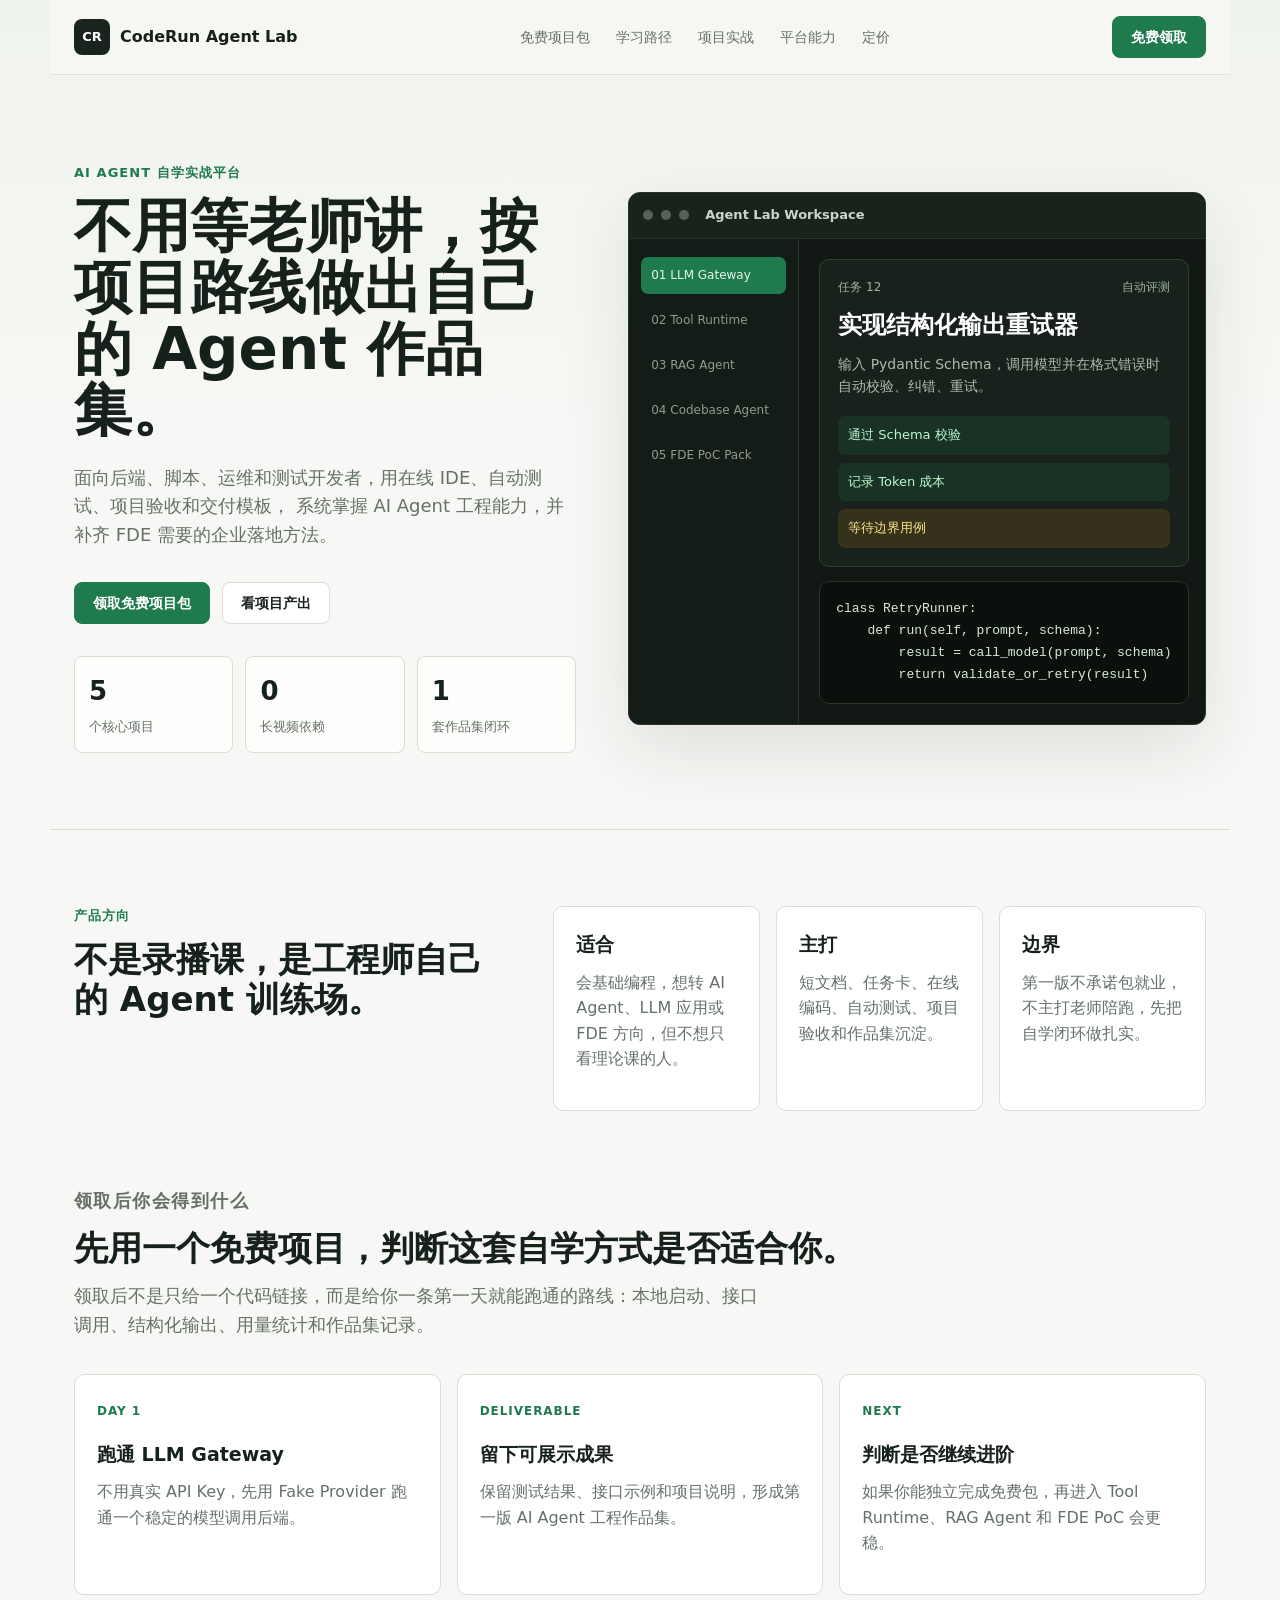
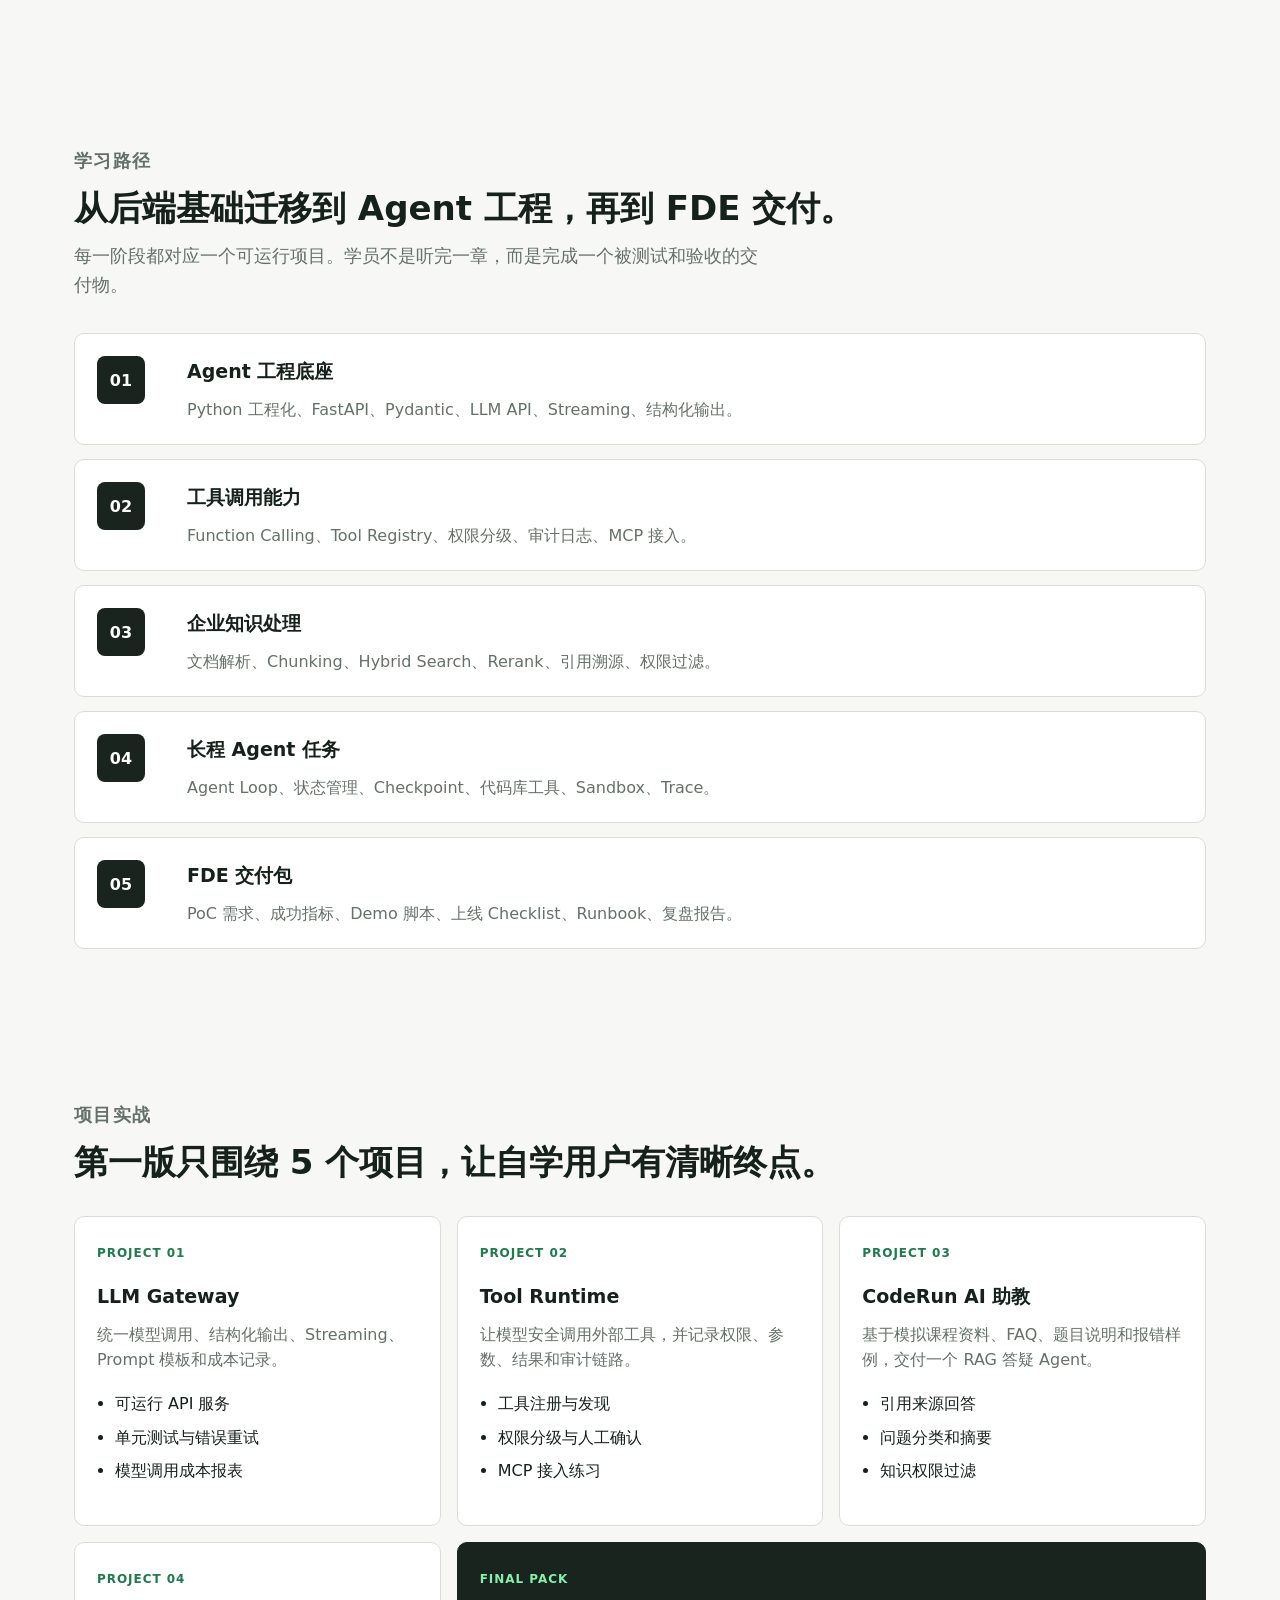
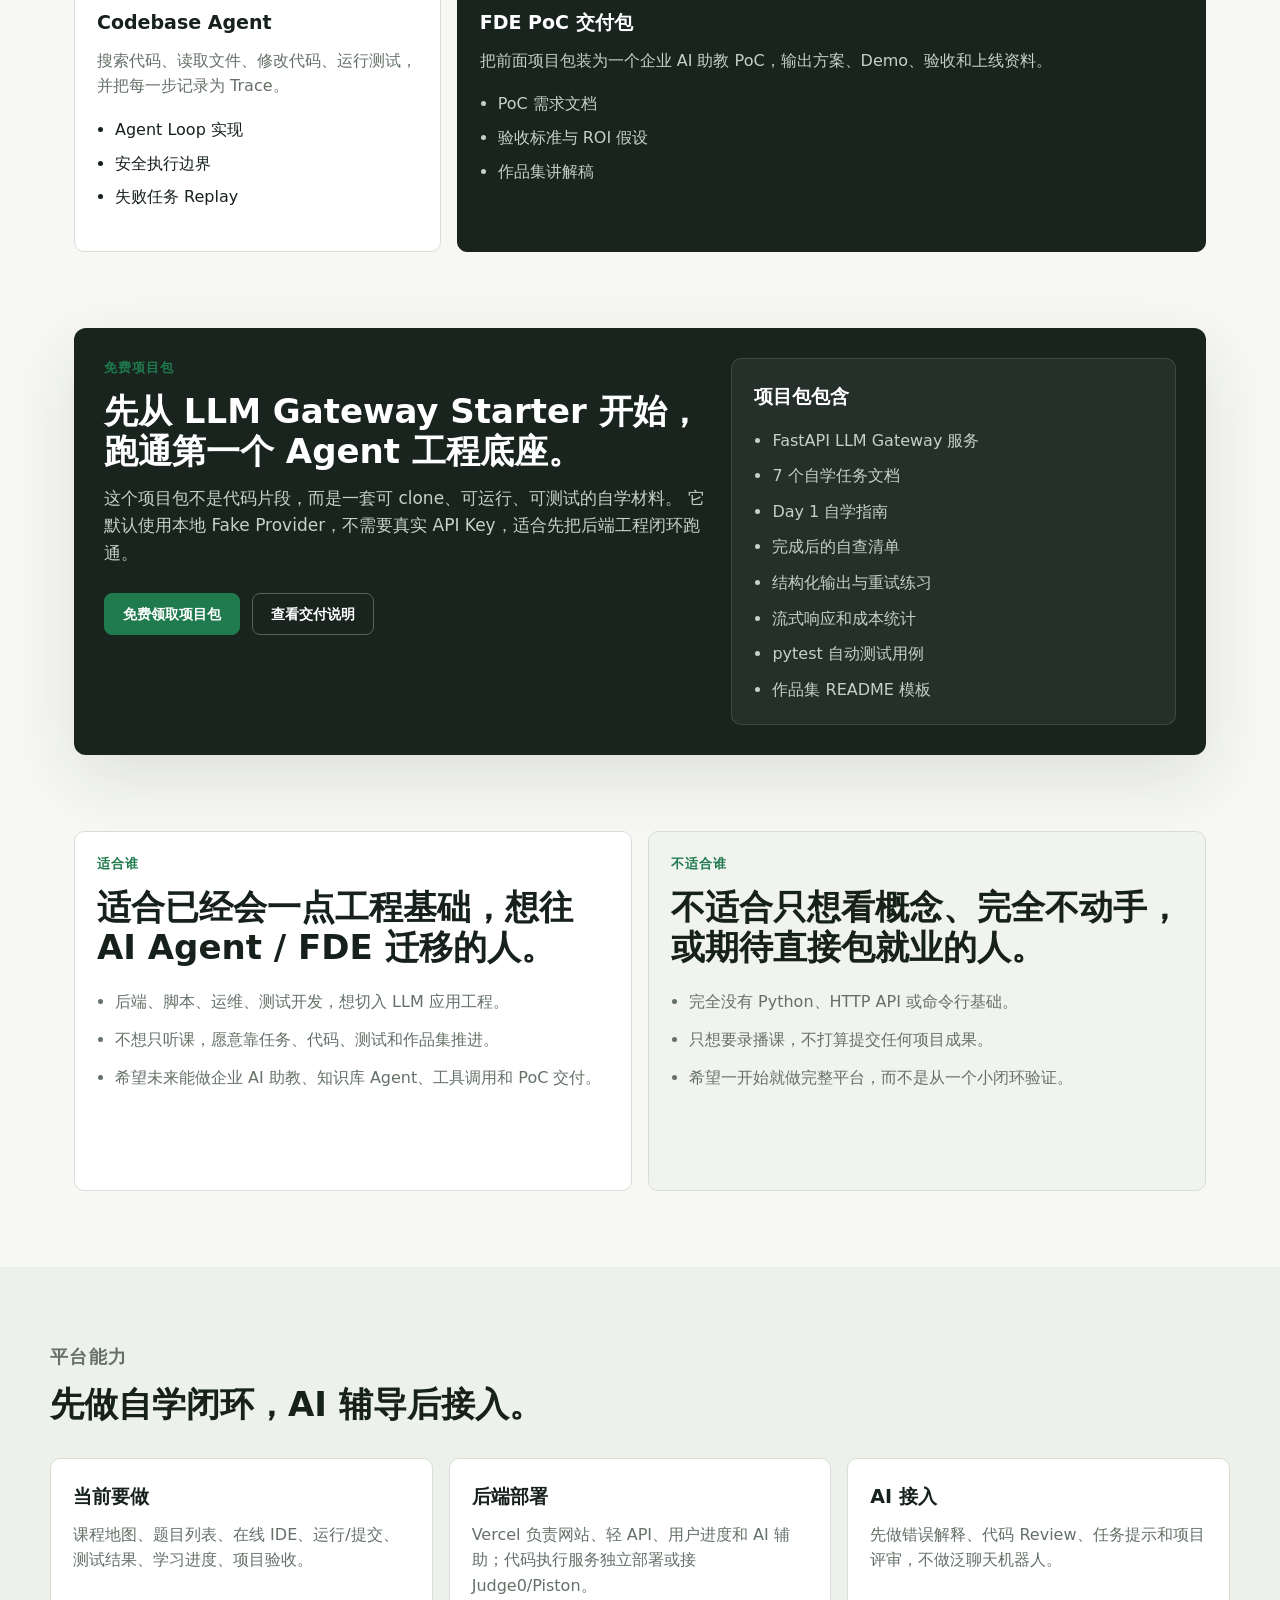
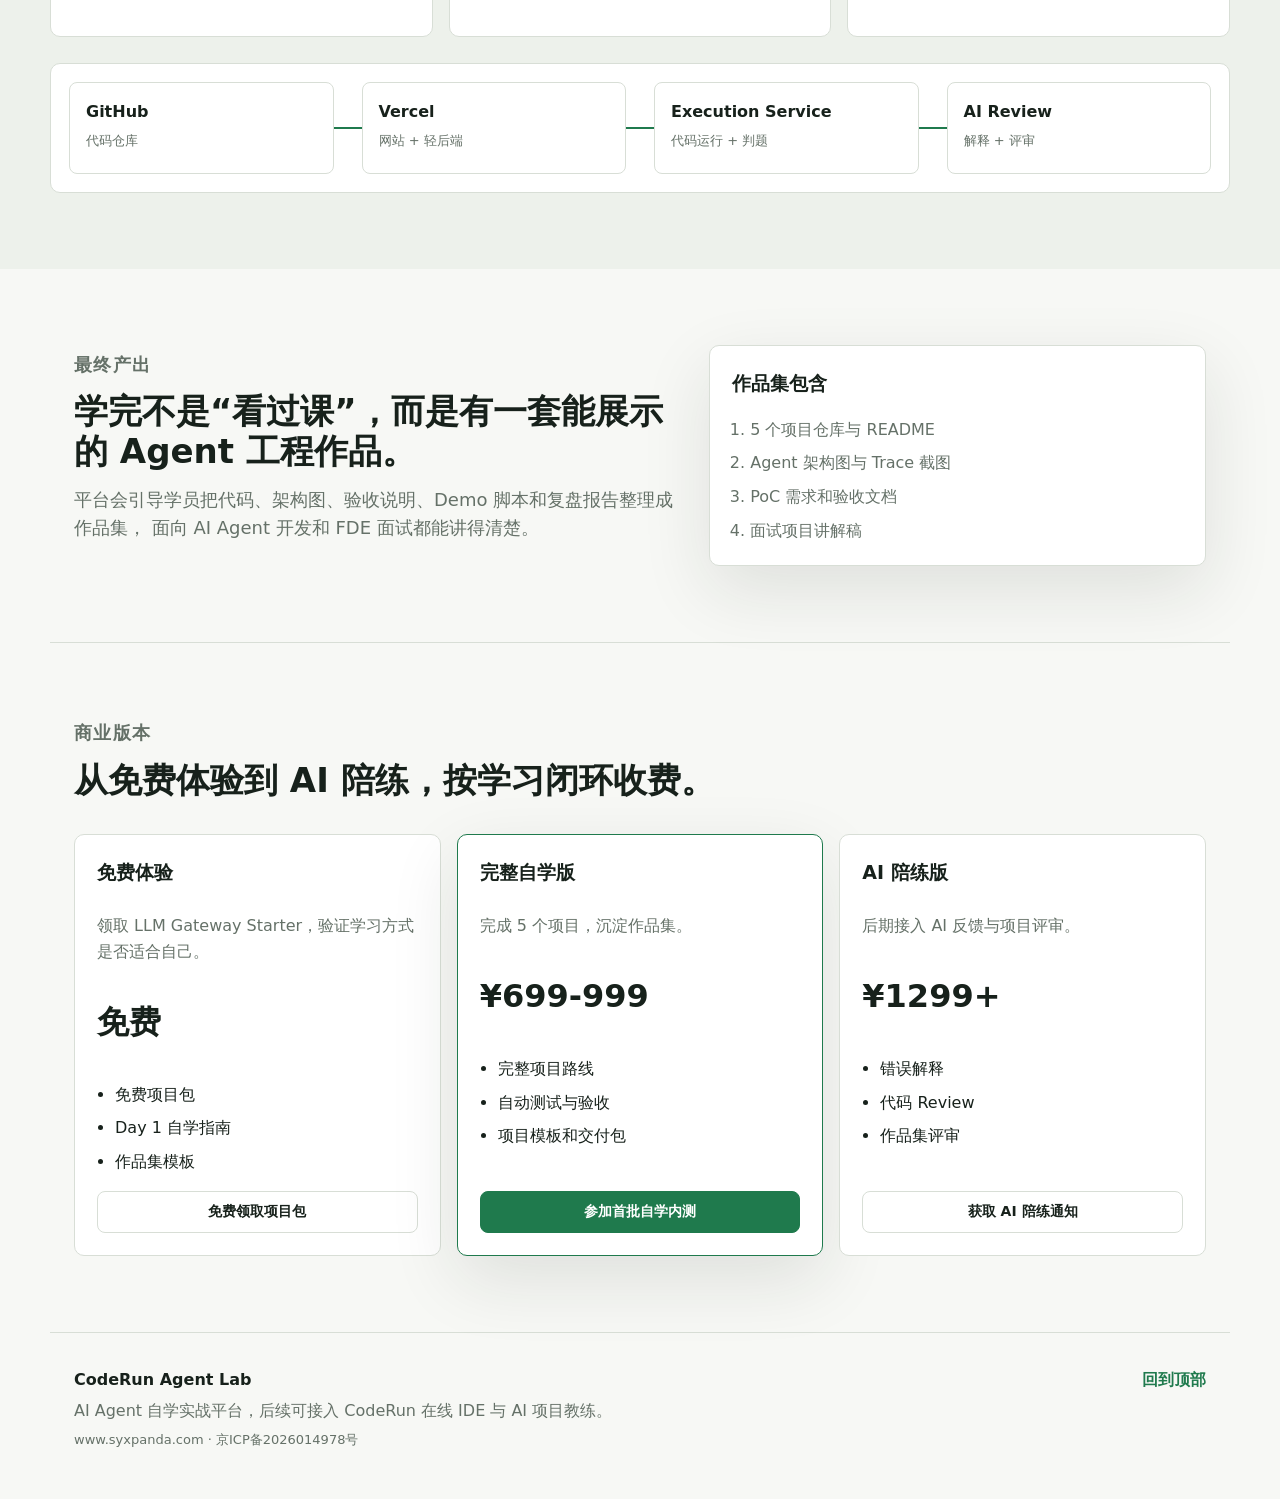
==== index.html @ 0740c9e2 "Improve free starter conversion flow" ====
<!doctype html>
<html lang="zh-CN">
  <head>
    <meta charset="UTF-8" />
    <meta name="viewport" content="width=device-width, initial-scale=1.0" />
    <meta
      name="description"
      content="CodeRun Agent Lab 是面向后端、脚本、运维和测试开发者的 AI Agent 自学实战平台，通过项目闯关、在线练习和自动评测帮助学习者掌握 Agent 工程与 FDE 交付能力。"
    />
    <title>CodeRun Agent Lab | AI Agent 自学实战平台</title>
    <link rel="stylesheet" href="./styles.css" />
  </head>
  <body>
    <header class="site-header">
      <a class="brand" href="#top" aria-label="CodeRun Agent Lab 首页">
        <span class="brand-mark">CR</span>
        <span>CodeRun Agent Lab</span>
      </a>
      <nav class="nav-links" aria-label="主导航">
        <a href="#starter">免费项目包</a>
        <a href="#path">学习路径</a>
        <a href="#projects">项目实战</a>
        <a href="#platform">平台能力</a>
        <a href="#pricing">定价</a>
      </nav>
      <a class="header-cta" href="#starter">免费领取</a>
    </header>

    <main id="top">
      <section class="hero-section">
        <div class="hero-copy">
          <p class="eyebrow">AI Agent 自学实战平台</p>
          <h1>不用等老师讲，按项目路线做出自己的 Agent 作品集。</h1>
          <p class="hero-lead">
            面向后端、脚本、运维和测试开发者，用在线 IDE、自动测试、项目验收和交付模板，
            系统掌握 AI Agent 工程能力，并补齐 FDE 需要的企业落地方法。
          </p>
          <div class="hero-actions">
            <a class="button button-primary" href="#starter">领取免费项目包</a>
            <a class="button button-secondary" href="#projects">看项目产出</a>
          </div>
          <div class="hero-proof" aria-label="产品关键数据">
            <div>
              <strong>5</strong>
              <span>个核心项目</span>
            </div>
            <div>
              <strong>0</strong>
              <span>长视频依赖</span>
            </div>
            <div>
              <strong>1</strong>
              <span>套作品集闭环</span>
            </div>
          </div>
        </div>

        <div class="product-preview" aria-label="平台界面预览">
          <div class="preview-topbar">
            <span></span>
            <span></span>
            <span></span>
            <strong>Agent Lab Workspace</strong>
          </div>
          <div class="preview-body">
            <aside class="preview-sidebar">
              <span class="active">01 LLM Gateway</span>
              <span>02 Tool Runtime</span>
              <span>03 RAG Agent</span>
              <span>04 Codebase Agent</span>
              <span>05 FDE PoC Pack</span>
            </aside>
            <div class="preview-main">
              <div class="task-card">
                <div class="task-meta">
                  <span>任务 12</span>
                  <span>自动评测</span>
                </div>
                <h2>实现结构化输出重试器</h2>
                <p>输入 Pydantic Schema，调用模型并在格式错误时自动校验、纠错、重试。</p>
                <div class="test-list">
                  <span class="passed">通过 Schema 校验</span>
                  <span class="passed">记录 Token 成本</span>
                  <span class="running">等待边界用例</span>
                </div>
              </div>
              <div class="code-panel">
                <pre><code>class RetryRunner:
    def run(self, prompt, schema):
        result = call_model(prompt, schema)
        return validate_or_retry(result)</code></pre>
              </div>
            </div>
          </div>
        </div>
      </section>

      <section class="audience-section">
        <div>
          <p class="section-label">产品方向</p>
          <h2>不是录播课，是工程师自己的 Agent 训练场。</h2>
        </div>
        <div class="audience-grid">
          <article>
            <h3>适合</h3>
            <p>会基础编程，想转 AI Agent、LLM 应用或 FDE 方向，但不想只看理论课的人。</p>
          </article>
          <article>
            <h3>主打</h3>
            <p>短文档、任务卡、在线编码、自动测试、项目验收和作品集沉淀。</p>
          </article>
          <article>
            <h3>边界</h3>
            <p>第一版不承诺包就业，不主打老师陪跑，先把自学闭环做扎实。</p>
          </article>
        </div>
      </section>

      <section class="conversion-section">
        <div class="section-heading">
          <p class="section-label">领取后你会得到什么</p>
          <h2>先用一个免费项目，判断这套自学方式是否适合你。</h2>
          <p>
            领取后不是只给一个代码链接，而是给你一条第一天就能跑通的路线：本地启动、接口调用、结构化输出、用量统计和作品集记录。
          </p>
        </div>
        <div class="conversion-grid">
          <article>
            <span>Day 1</span>
            <h3>跑通 LLM Gateway</h3>
            <p>不用真实 API Key，先用 Fake Provider 跑通一个稳定的模型调用后端。</p>
          </article>
          <article>
            <span>Deliverable</span>
            <h3>留下可展示成果</h3>
            <p>保留测试结果、接口示例和项目说明，形成第一版 AI Agent 工程作品集。</p>
          </article>
          <article>
            <span>Next</span>
            <h3>判断是否继续进阶</h3>
            <p>如果你能独立完成免费包，再进入 Tool Runtime、RAG Agent 和 FDE PoC 会更稳。</p>
          </article>
        </div>
      </section>

      <section id="path" class="path-section">
        <div class="section-heading">
          <p class="section-label">学习路径</p>
          <h2>从后端基础迁移到 Agent 工程，再到 FDE 交付。</h2>
          <p>
            每一阶段都对应一个可运行项目。学员不是听完一章，而是完成一个被测试和验收的交付物。
          </p>
        </div>

        <div class="timeline">
          <article class="timeline-item">
            <span>01</span>
            <div>
              <h3>Agent 工程底座</h3>
              <p>Python 工程化、FastAPI、Pydantic、LLM API、Streaming、结构化输出。</p>
            </div>
          </article>
          <article class="timeline-item">
            <span>02</span>
            <div>
              <h3>工具调用能力</h3>
              <p>Function Calling、Tool Registry、权限分级、审计日志、MCP 接入。</p>
            </div>
          </article>
          <article class="timeline-item">
            <span>03</span>
            <div>
              <h3>企业知识处理</h3>
              <p>文档解析、Chunking、Hybrid Search、Rerank、引用溯源、权限过滤。</p>
            </div>
          </article>
          <article class="timeline-item">
            <span>04</span>
            <div>
              <h3>长程 Agent 任务</h3>
              <p>Agent Loop、状态管理、Checkpoint、代码库工具、Sandbox、Trace。</p>
            </div>
          </article>
          <article class="timeline-item">
            <span>05</span>
            <div>
              <h3>FDE 交付包</h3>
              <p>PoC 需求、成功指标、Demo 脚本、上线 Checklist、Runbook、复盘报告。</p>
            </div>
          </article>
        </div>
      </section>

      <section id="projects" class="projects-section">
        <div class="section-heading">
          <p class="section-label">项目实战</p>
          <h2>第一版只围绕 5 个项目，让自学用户有清晰终点。</h2>
        </div>
        <div class="project-grid">
          <article class="project-card">
            <span class="project-index">Project 01</span>
            <h3>LLM Gateway</h3>
            <p>统一模型调用、结构化输出、Streaming、Prompt 模板和成本记录。</p>
            <ul>
              <li>可运行 API 服务</li>
              <li>单元测试与错误重试</li>
              <li>模型调用成本报表</li>
            </ul>
          </article>
          <article class="project-card">
            <span class="project-index">Project 02</span>
            <h3>Tool Runtime</h3>
            <p>让模型安全调用外部工具，并记录权限、参数、结果和审计链路。</p>
            <ul>
              <li>工具注册与发现</li>
              <li>权限分级与人工确认</li>
              <li>MCP 接入练习</li>
            </ul>
          </article>
          <article class="project-card">
            <span class="project-index">Project 03</span>
            <h3>CodeRun AI 助教</h3>
            <p>基于模拟课程资料、FAQ、题目说明和报错样例，交付一个 RAG 答疑 Agent。</p>
            <ul>
              <li>引用来源回答</li>
              <li>问题分类和摘要</li>
              <li>知识权限过滤</li>
            </ul>
          </article>
          <article class="project-card">
            <span class="project-index">Project 04</span>
            <h3>Codebase Agent</h3>
            <p>搜索代码、读取文件、修改代码、运行测试，并把每一步记录为 Trace。</p>
            <ul>
              <li>Agent Loop 实现</li>
              <li>安全执行边界</li>
              <li>失败任务 Replay</li>
            </ul>
          </article>
          <article class="project-card featured-project">
            <span class="project-index">Final Pack</span>
            <h3>FDE PoC 交付包</h3>
            <p>把前面项目包装为一个企业 AI 助教 PoC，输出方案、Demo、验收和上线资料。</p>
            <ul>
              <li>PoC 需求文档</li>
              <li>验收标准与 ROI 假设</li>
              <li>作品集讲解稿</li>
            </ul>
          </article>
        </div>
      </section>

      <section id="starter" class="starter-section">
        <div class="starter-panel">
          <div class="starter-copy">
            <p class="section-label">免费项目包</p>
            <h2>先从 LLM Gateway Starter 开始，跑通第一个 Agent 工程底座。</h2>
            <p>
              这个项目包不是代码片段，而是一套可 clone、可运行、可测试的自学材料。
              它默认使用本地 Fake Provider，不需要真实 API Key，适合先把后端工程闭环跑通。
            </p>
            <div class="starter-actions">
              <a
                class="button button-primary"
                href="https://my.feishu.cn/share/base/form/shrcnAtivhg8O6E2IkWyRI5zVLg"
                target="_blank"
                rel="noopener"
              >免费领取项目包</a>
              <a
                class="button button-secondary"
                href="./starter.html"
              >查看交付说明</a>
            </div>
          </div>
          <div class="starter-includes">
            <h3>项目包包含</h3>
            <ul>
              <li>FastAPI LLM Gateway 服务</li>
              <li>7 个自学任务文档</li>
              <li>Day 1 自学指南</li>
              <li>完成后的自查清单</li>
              <li>结构化输出与重试练习</li>
              <li>流式响应和成本统计</li>
              <li>pytest 自动测试用例</li>
              <li>作品集 README 模板</li>
            </ul>
          </div>
        </div>
      </section>

      <section class="fit-section">
        <div class="fit-column">
          <p class="section-label">适合谁</p>
          <h2>适合已经会一点工程基础，想往 AI Agent / FDE 迁移的人。</h2>
          <ul>
            <li>后端、脚本、运维、测试开发，想切入 LLM 应用工程。</li>
            <li>不想只听课，愿意靠任务、代码、测试和作品集推进。</li>
            <li>希望未来能做企业 AI 助教、知识库 Agent、工具调用和 PoC 交付。</li>
          </ul>
        </div>
        <div class="fit-column muted-fit">
          <p class="section-label">不适合谁</p>
          <h2>不适合只想看概念、完全不动手，或期待直接包就业的人。</h2>
          <ul>
            <li>完全没有 Python、HTTP API 或命令行基础。</li>
            <li>只想要录播课，不打算提交任何项目成果。</li>
            <li>希望一开始就做完整平台，而不是从一个小闭环验证。</li>
          </ul>
        </div>
      </section>

      <section id="platform" class="platform-section">
        <div class="section-heading">
          <p class="section-label">平台能力</p>
          <h2>先做自学闭环，AI 辅导后接入。</h2>
        </div>
        <div class="capability-grid">
          <article>
            <h3>当前要做</h3>
            <p>课程地图、题目列表、在线 IDE、运行/提交、测试结果、学习进度、项目验收。</p>
          </article>
          <article>
            <h3>后端部署</h3>
            <p>Vercel 负责网站、轻 API、用户进度和 AI 辅助；代码执行服务独立部署或接 Judge0/Piston。</p>
          </article>
          <article>
            <h3>AI 接入</h3>
            <p>先做错误解释、代码 Review、任务提示和项目评审，不做泛聊天机器人。</p>
          </article>
        </div>
        <div class="architecture-panel">
          <div>
            <strong>GitHub</strong>
            <span>代码仓库</span>
          </div>
          <i></i>
          <div>
            <strong>Vercel</strong>
            <span>网站 + 轻后端</span>
          </div>
          <i></i>
          <div>
            <strong>Execution Service</strong>
            <span>代码运行 + 判题</span>
          </div>
          <i></i>
          <div>
            <strong>AI Review</strong>
            <span>解释 + 评审</span>
          </div>
        </div>
      </section>

      <section class="outcome-section">
        <div class="outcome-copy">
          <p class="section-label">最终产出</p>
          <h2>学完不是“看过课”，而是有一套能展示的 Agent 工程作品。</h2>
          <p>
            平台会引导学员把代码、架构图、验收说明、Demo 脚本和复盘报告整理成作品集，
            面向 AI Agent 开发和 FDE 面试都能讲得清楚。
          </p>
        </div>
        <div class="portfolio-card">
          <h3>作品集包含</h3>
          <ol>
            <li>5 个项目仓库与 README</li>
            <li>Agent 架构图与 Trace 截图</li>
            <li>PoC 需求和验收文档</li>
            <li>面试项目讲解稿</li>
          </ol>
        </div>
      </section>

      <section id="pricing" class="pricing-section">
        <div class="section-heading">
          <p class="section-label">商业版本</p>
          <h2>从免费体验到 AI 陪练，按学习闭环收费。</h2>
        </div>
        <div class="pricing-grid">
          <article class="price-card">
            <h3>免费体验</h3>
            <p>领取 LLM Gateway Starter，验证学习方式是否适合自己。</p>
            <strong>免费</strong>
            <ul>
              <li>免费项目包</li>
              <li>Day 1 自学指南</li>
              <li>作品集模板</li>
            </ul>
            <a
              class="button button-secondary"
              href="https://my.feishu.cn/share/base/form/shrcnAtivhg8O6E2IkWyRI5zVLg"
              target="_blank"
              rel="noopener"
            >免费领取项目包</a>
          </article>
          <article class="price-card primary-price">
            <h3>完整自学版</h3>
            <p>完成 5 个项目，沉淀作品集。</p>
            <strong>¥699-999</strong>
            <ul>
              <li>完整项目路线</li>
              <li>自动测试与验收</li>
              <li>项目模板和交付包</li>
            </ul>
            <a
              class="button button-primary"
              href="https://my.feishu.cn/share/base/form/shrcnAtivhg8O6E2IkWyRI5zVLg"
              target="_blank"
              rel="noopener"
            >参加首批自学内测</a>
          </article>
          <article class="price-card">
            <h3>AI 陪练版</h3>
            <p>后期接入 AI 反馈与项目评审。</p>
            <strong>¥1299+</strong>
            <ul>
              <li>错误解释</li>
              <li>代码 Review</li>
              <li>作品集评审</li>
            </ul>
            <a
              class="button button-secondary"
              href="https://my.feishu.cn/share/base/form/shrcnAtivhg8O6E2IkWyRI5zVLg"
              target="_blank"
              rel="noopener"
            >获取 AI 陪练通知</a>
          </article>
        </div>
      </section>
    </main>

    <footer class="site-footer">
      <div>
        <strong>CodeRun Agent Lab</strong>
        <p>AI Agent 自学实战平台，后续可接入 CodeRun 在线 IDE 与 AI 项目教练。</p>
        <p class="footer-meta">www.syxpanda.com · 京ICP备2026014978号</p>
      </div>
      <a href="#top">回到顶部</a>
    </footer>

    <script src="./script.js"></script>
  </body>
</html>
---- styles.css ----
:root {
  --bg: #f7f8f5;
  --surface: #ffffff;
  --surface-soft: #edf1eb;
  --ink: #17211b;
  --muted: #657168;
  --rule: #d8ded6;
  --green: #1f7a4d;
  --green-dark: #155f3a;
  --blue: #2563eb;
  --amber: #b7791f;
  --red: #c2413a;
  --shadow: 0 24px 70px rgba(23, 33, 27, 0.11);
  --max: 1180px;
  font-family: Inter, ui-sans-serif, system-ui, -apple-system, BlinkMacSystemFont, "Segoe UI", sans-serif;
}

* {
  box-sizing: border-box;
}

html {
  scroll-behavior: smooth;
}

body {
  margin: 0;
  color: var(--ink);
  background:
    linear-gradient(180deg, rgba(237, 241, 235, 0.8), rgba(247, 248, 245, 0) 420px),
    var(--bg);
  line-height: 1.6;
}

a {
  color: inherit;
  text-decoration: none;
}

.site-header {
  position: sticky;
  top: 0;
  z-index: 10;
  display: flex;
  align-items: center;
  justify-content: space-between;
  gap: 24px;
  max-width: var(--max);
  margin: 0 auto;
  padding: 16px 24px;
  backdrop-filter: blur(18px);
  background: rgba(247, 248, 245, 0.82);
  border-bottom: 1px solid rgba(216, 222, 214, 0.8);
}

.brand {
  display: inline-flex;
  align-items: center;
  gap: 10px;
  font-weight: 800;
  letter-spacing: 0;
}

.brand-mark {
  display: grid;
  place-items: center;
  width: 36px;
  height: 36px;
  border-radius: 8px;
  color: white;
  background: #18241d;
  font-size: 13px;
}

.nav-links {
  display: flex;
  gap: 26px;
  color: var(--muted);
  font-size: 14px;
}

.nav-links a:hover {
  color: var(--ink);
}

.header-cta,
.button {
  display: inline-flex;
  align-items: center;
  justify-content: center;
  min-height: 42px;
  padding: 0 18px;
  border-radius: 8px;
  font-size: 14px;
  font-weight: 700;
  border: 1px solid transparent;
}

.header-cta,
.button-primary {
  color: white;
  background: var(--green);
  border-color: var(--green);
}

.header-cta:hover,
.button-primary:hover {
  background: var(--green-dark);
}

.button-secondary {
  background: var(--surface);
  border-color: var(--rule);
  color: var(--ink);
}

.button-secondary:hover {
  border-color: #aeb9ad;
}

.hero-section,
.delivery-hero,
.audience-section,
.conversion-section,
.path-section,
.projects-section,
.starter-section,
.fit-section,
.platform-section,
.outcome-section,
.pricing-section {
  max-width: var(--max);
  margin: 0 auto;
  padding: 76px 24px;
}

.hero-section {
  display: grid;
  grid-template-columns: minmax(0, 0.93fr) minmax(420px, 1.07fr);
  gap: 52px;
  align-items: center;
  padding-top: 88px;
}

.delivery-hero {
  display: grid;
  grid-template-columns: minmax(0, 0.95fr) minmax(380px, 1.05fr);
  gap: 48px;
  align-items: center;
  padding-top: 88px;
}

.eyebrow,
.section-label {
  margin: 0 0 12px;
  color: var(--green);
  font-size: 13px;
  font-weight: 800;
  letter-spacing: 0.08em;
  text-transform: uppercase;
}

h1,
h2,
h3,
p {
  margin-top: 0;
}

h1 {
  max-width: 720px;
  margin-bottom: 22px;
  font-size: 58px;
  line-height: 1.06;
  letter-spacing: 0;
}

h2 {
  margin-bottom: 14px;
  font-size: 34px;
  line-height: 1.18;
  letter-spacing: 0;
}

h3 {
  margin-bottom: 10px;
  font-size: 19px;
  letter-spacing: 0;
}

.hero-lead,
.section-heading p,
.outcome-copy p {
  max-width: 700px;
  color: var(--muted);
  font-size: 18px;
}

.hero-actions {
  display: flex;
  flex-wrap: wrap;
  gap: 12px;
  margin: 32px 0;
}

.hero-proof {
  display: grid;
  grid-template-columns: repeat(3, 1fr);
  gap: 12px;
  max-width: 520px;
}

.hero-proof div {
  padding: 14px;
  background: rgba(255, 255, 255, 0.72);
  border: 1px solid var(--rule);
  border-radius: 8px;
}

.hero-proof strong {
  display: block;
  font-size: 26px;
}

.hero-proof span {
  color: var(--muted);
  font-size: 13px;
}

.product-preview {
  overflow: hidden;
  background: #111713;
  border: 1px solid #27362c;
  border-radius: 12px;
  box-shadow: var(--shadow);
}

.preview-topbar {
  display: flex;
  align-items: center;
  gap: 8px;
  padding: 12px 14px;
  color: #cbd5cc;
  background: #19231c;
  border-bottom: 1px solid #27362c;
}

.preview-topbar span {
  width: 10px;
  height: 10px;
  border-radius: 50%;
  background: #566257;
}

.preview-topbar strong {
  margin-left: 8px;
  font-size: 13px;
}

.preview-body {
  display: grid;
  grid-template-columns: 170px 1fr;
  min-height: 430px;
}

.preview-sidebar {
  display: flex;
  flex-direction: column;
  gap: 8px;
  padding: 18px 12px;
  background: #141c17;
  border-right: 1px solid #27362c;
}

.preview-sidebar span {
  padding: 9px 10px;
  border-radius: 7px;
  color: #8f9a91;
  font-size: 12px;
}

.preview-sidebar .active {
  color: #e7f4ea;
  background: #1f7a4d;
}

.preview-main {
  padding: 20px;
}

.task-card {
  padding: 18px;
  border: 1px solid #2d4033;
  border-radius: 10px;
  background: #18211b;
}

.task-meta {
  display: flex;
  justify-content: space-between;
  color: #9eb3a4;
  font-size: 12px;
}

.task-card h2 {
  margin-top: 14px;
  color: white;
  font-size: 24px;
}

.task-card p {
  color: #aebbad;
  font-size: 14px;
}

.test-list {
  display: grid;
  gap: 8px;
  margin-top: 18px;
}

.test-list span {
  padding: 9px 10px;
  border-radius: 7px;
  font-size: 13px;
}

.passed {
  color: #bbf7d0;
  background: rgba(31, 122, 77, 0.2);
}

.running {
  color: #fde68a;
  background: rgba(183, 121, 31, 0.18);
}

.code-panel {
  margin-top: 14px;
  padding: 16px;
  border-radius: 10px;
  background: #0c100d;
  border: 1px solid #27362c;
}

pre {
  margin: 0;
  overflow: auto;
  color: #d6eadb;
  font-size: 13px;
  line-height: 1.7;
}

.delivery-terminal {
  overflow: hidden;
  background: #0c100d;
  border: 1px solid #27362c;
  border-radius: 12px;
  box-shadow: var(--shadow);
}

.delivery-terminal pre {
  padding: 22px;
}

.audience-section {
  display: grid;
  grid-template-columns: 0.8fr 1.2fr;
  gap: 44px;
  border-top: 1px solid var(--rule);
}

.audience-grid,
.conversion-grid,
.capability-grid,
.pricing-grid {
  display: grid;
  grid-template-columns: repeat(3, 1fr);
  gap: 16px;
}

.audience-grid article,
.conversion-grid article,
.capability-grid article,
.price-card,
.project-card,
.portfolio-card,
.fit-column {
  background: var(--surface);
  border: 1px solid var(--rule);
  border-radius: 10px;
  padding: 22px;
}

.audience-grid p,
.conversion-grid p,
.capability-grid p,
.project-card p,
.price-card p,
.portfolio-card li,
.fit-column li {
  color: var(--muted);
}

.conversion-section {
  padding-top: 0;
}

.conversion-grid article {
  min-height: 210px;
}

.conversion-grid span {
  display: inline-flex;
  margin-bottom: 18px;
  color: var(--green);
  font-size: 12px;
  font-weight: 800;
  letter-spacing: 0.08em;
  text-transform: uppercase;
}

.section-heading {
  margin-bottom: 34px;
}

.timeline {
  display: grid;
  gap: 14px;
}

.timeline-item {
  display: grid;
  grid-template-columns: 72px 1fr;
  gap: 18px;
  align-items: start;
  padding: 22px;
  background: var(--surface);
  border: 1px solid var(--rule);
  border-radius: 10px;
}

.timeline-item span {
  display: grid;
  place-items: center;
  width: 48px;
  height: 48px;
  color: white;
  background: #18241d;
  border-radius: 8px;
  font-weight: 800;
}

.timeline-item p {
  margin-bottom: 0;
  color: var(--muted);
}

.project-grid {
  display: grid;
  grid-template-columns: repeat(3, 1fr);
  gap: 16px;
}

.project-card {
  min-height: 310px;
}

.featured-project {
  grid-column: span 2;
  background: #18241d;
  color: white;
  border-color: #18241d;
}

.featured-project p,
.featured-project li {
  color: #c5d1c7;
}

.project-index {
  display: inline-flex;
  margin-bottom: 18px;
  color: var(--green);
  font-size: 12px;
  font-weight: 800;
  text-transform: uppercase;
  letter-spacing: 0.08em;
}

.featured-project .project-index {
  color: #86efac;
}

.starter-section {
  padding-top: 0;
}

.starter-panel {
  display: grid;
  grid-template-columns: 1.15fr 0.85fr;
  gap: 26px;
  padding: 30px;
  background: #18241d;
  color: white;
  border-radius: 12px;
  box-shadow: var(--shadow);
}

.starter-copy p:not(.section-label) {
  max-width: 680px;
  color: #c5d1c7;
  font-size: 17px;
}

.starter-actions {
  display: flex;
  flex-wrap: wrap;
  gap: 12px;
  margin-top: 26px;
}

.starter-panel .button-secondary {
  background: transparent;
  color: white;
  border-color: #536358;
}

.starter-panel .button-secondary:hover {
  border-color: #91a495;
}

.starter-includes {
  padding: 22px;
  background: rgba(255, 255, 255, 0.06);
  border: 1px solid rgba(255, 255, 255, 0.12);
  border-radius: 10px;
}

.starter-includes ul {
  display: grid;
  gap: 10px;
  margin: 16px 0 0;
  padding-left: 18px;
  color: #c5d1c7;
}

.fit-section {
  display: grid;
  grid-template-columns: 1fr 1fr;
  gap: 16px;
  padding-top: 0;
}

.fit-column {
  min-height: 360px;
}

.fit-column ul {
  display: grid;
  gap: 12px;
  margin: 22px 0 0;
  padding-left: 18px;
}

.muted-fit {
  background: #f0f3ee;
}

.project-card ul,
.price-card ul,
.portfolio-card ol {
  display: grid;
  gap: 8px;
  margin: 18px 0 0;
  padding-left: 18px;
}

.platform-section {
  background: var(--surface-soft);
  max-width: none;
}

.platform-section > * {
  max-width: var(--max);
  margin-left: auto;
  margin-right: auto;
}

.architecture-panel {
  display: grid;
  grid-template-columns: 1fr 28px 1fr 28px 1fr 28px 1fr;
  align-items: center;
  margin-top: 26px;
  padding: 18px;
  background: var(--surface);
  border: 1px solid var(--rule);
  border-radius: 10px;
}

.architecture-panel div {
  min-height: 92px;
  padding: 16px;
  border: 1px solid var(--rule);
  border-radius: 8px;
}

.architecture-panel strong,
.architecture-panel span {
  display: block;
}

.architecture-panel span {
  margin-top: 6px;
  color: var(--muted);
  font-size: 13px;
}

.architecture-panel i {
  height: 2px;
  background: var(--green);
}

.outcome-section {
  display: grid;
  grid-template-columns: 1.1fr 0.9fr;
  gap: 28px;
  align-items: center;
}

.portfolio-card {
  box-shadow: var(--shadow);
}

.pricing-section {
  border-top: 1px solid var(--rule);
}

.delivery-section {
  max-width: var(--max);
  margin: 0 auto;
  padding: 64px 24px;
}

.delivery-grid,
.task-board {
  display: grid;
  gap: 16px;
}

.delivery-grid {
  grid-template-columns: repeat(3, 1fr);
}

.delivery-grid article,
.task-board article {
  background: var(--surface);
  border: 1px solid var(--rule);
  border-radius: 10px;
  padding: 22px;
}

.delivery-grid p,
.task-board p,
.final-delivery p {
  color: var(--muted);
}

.task-board {
  grid-template-columns: repeat(4, 1fr);
}

.task-board span {
  display: grid;
  place-items: center;
  width: 42px;
  height: 42px;
  margin-bottom: 18px;
  color: white;
  background: #18241d;
  border-radius: 8px;
  font-weight: 800;
}

.task-board code {
  padding: 2px 6px;
  background: var(--surface-soft);
  border-radius: 6px;
  color: var(--ink);
}

.final-delivery {
  display: flex;
  align-items: center;
  justify-content: space-between;
  gap: 24px;
  border-top: 1px solid var(--rule);
}

.final-actions {
  display: flex;
  flex-wrap: wrap;
  gap: 12px;
  justify-content: flex-end;
}

.price-card {
  display: flex;
  flex-direction: column;
  gap: 16px;
}

.price-card strong {
  font-size: 32px;
}

.price-card .button {
  margin-top: auto;
}

.primary-price {
  border-color: var(--green);
  box-shadow: var(--shadow);
}

.site-footer {
  display: flex;
  justify-content: space-between;
  gap: 24px;
  max-width: var(--max);
  margin: 0 auto;
  padding: 34px 24px 48px;
  border-top: 1px solid var(--rule);
  color: var(--muted);
}

.site-footer strong {
  color: var(--ink);
}

.site-footer p {
  max-width: 560px;
  margin: 6px 0 0;
}

.footer-meta {
  font-size: 13px;
}

.site-footer a {
  color: var(--green);
  font-weight: 700;
}

@media (max-width: 980px) {
  .hero-section,
  .delivery-hero,
  .audience-section,
  .fit-section,
  .outcome-section {
    grid-template-columns: 1fr;
  }

  .product-preview {
    max-width: 760px;
  }

  .starter-panel {
    grid-template-columns: 1fr;
  }

  .project-grid,
  .audience-grid,
  .conversion-grid,
  .capability-grid,
  .delivery-grid,
  .task-board,
  .pricing-grid {
    grid-template-columns: repeat(2, 1fr);
  }

  .architecture-panel {
    grid-template-columns: 1fr;
    gap: 10px;
  }

  .architecture-panel i {
    width: 2px;
    height: 18px;
    margin: 0 auto;
  }
}

@media (max-width: 720px) {
  .site-header {
    position: static;
  }

  .nav-links,
  .header-cta {
    display: none;
  }

  .hero-section,
  .delivery-hero,
  .audience-section,
  .conversion-section,
  .path-section,
  .projects-section,
  .starter-section,
  .fit-section,
  .outcome-section,
  .pricing-section {
    padding: 52px 18px;
  }

  h1 {
    font-size: 40px;
  }

  h2 {
    font-size: 28px;
  }

  .hero-proof,
  .project-grid,
  .audience-grid,
  .conversion-grid,
  .capability-grid,
  .delivery-grid,
  .task-board,
  .pricing-grid {
    grid-template-columns: 1fr;
  }

  .final-delivery {
    align-items: flex-start;
    flex-direction: column;
  }

  .preview-body {
    grid-template-columns: 1fr;
  }

  .preview-sidebar {
    display: none;
  }

  .featured-project {
    grid-column: auto;
  }

  .timeline-item {
    grid-template-columns: 1fr;
  }

  .site-footer {
    flex-direction: column;
    padding-left: 18px;
    padding-right: 18px;
  }
}
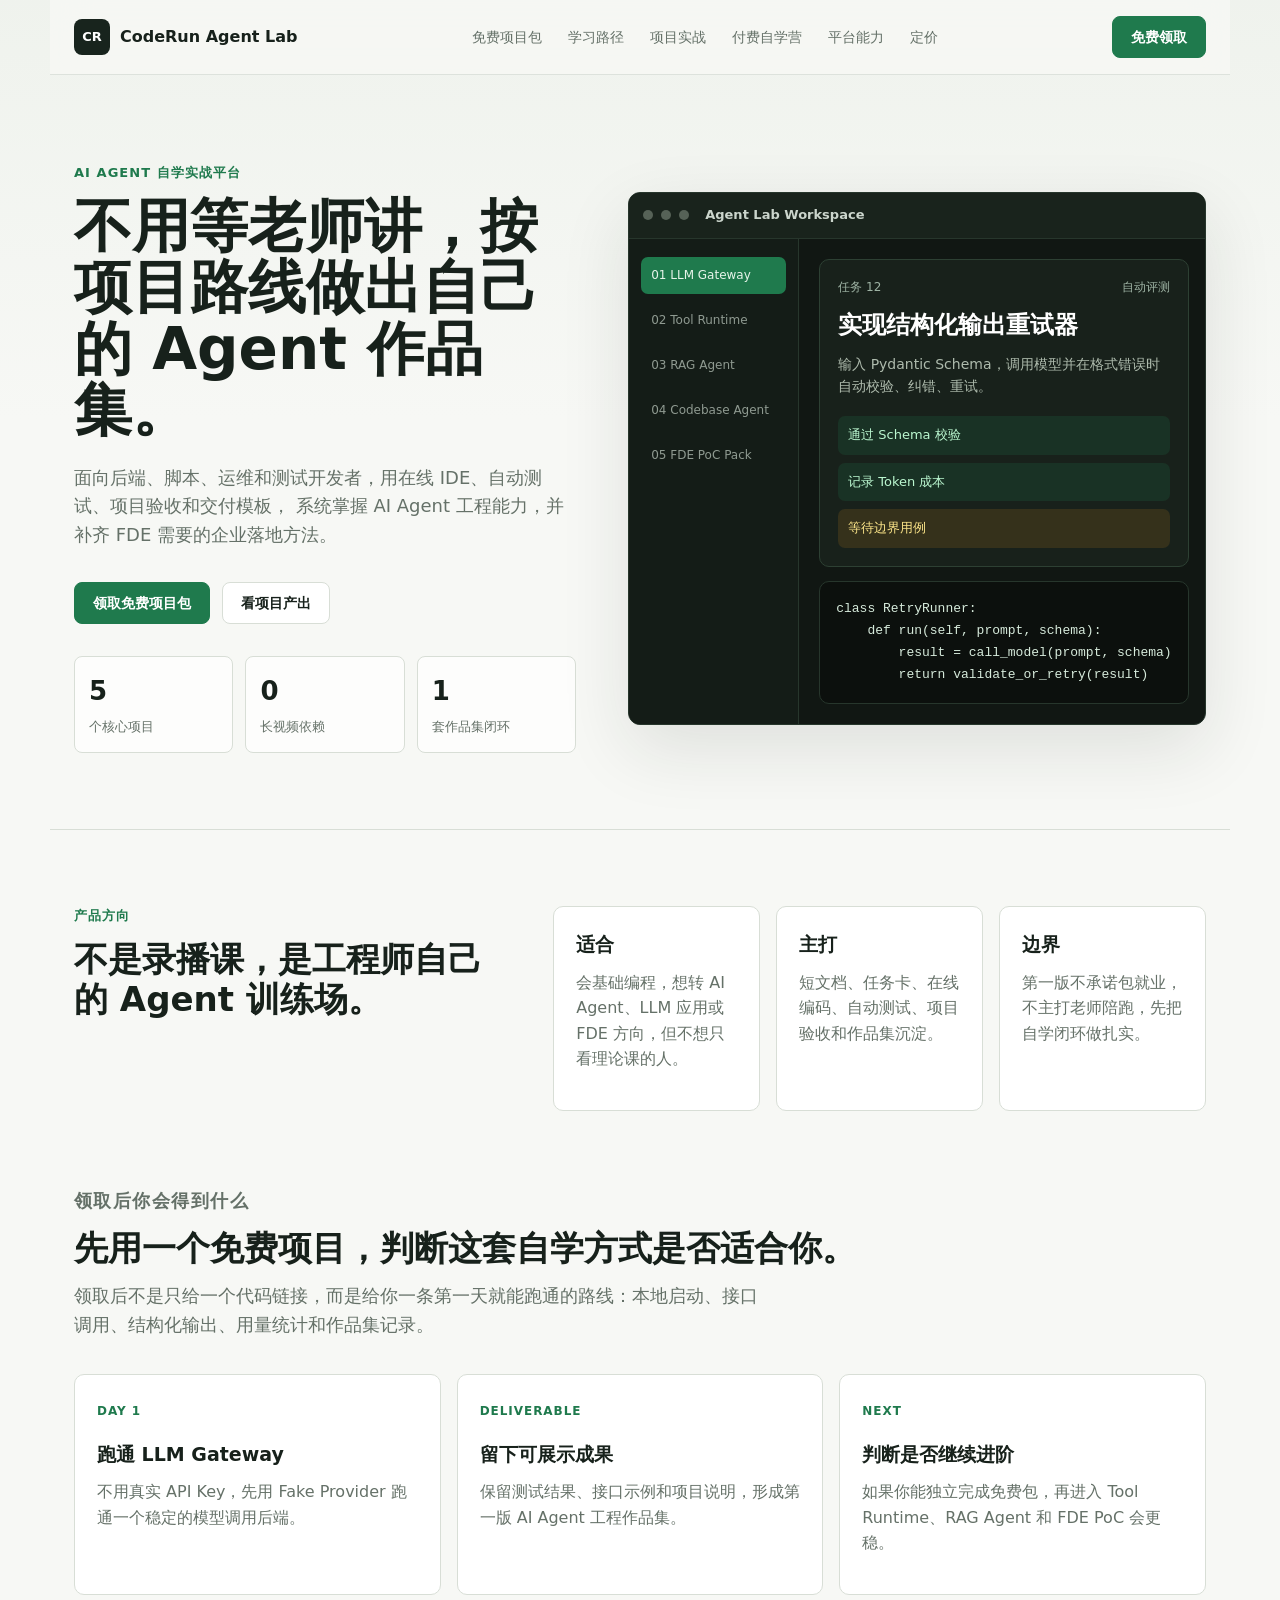
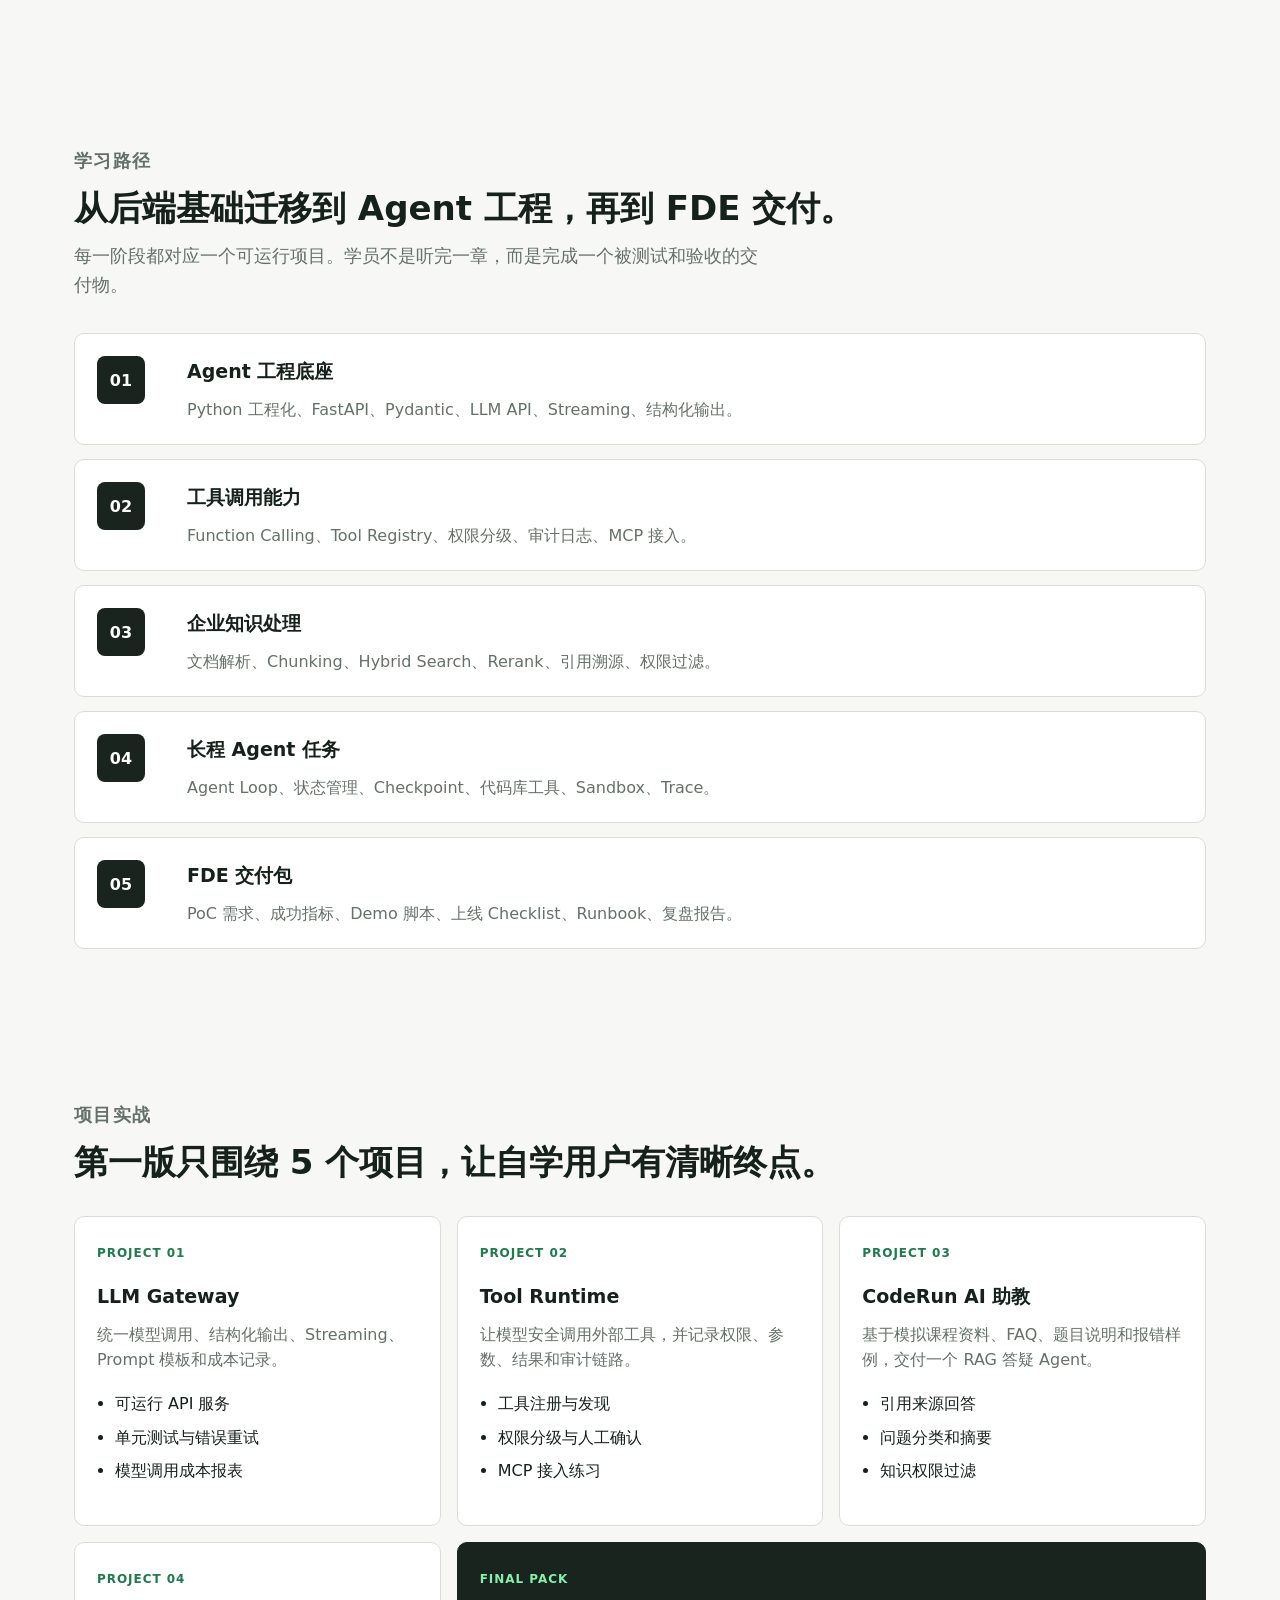
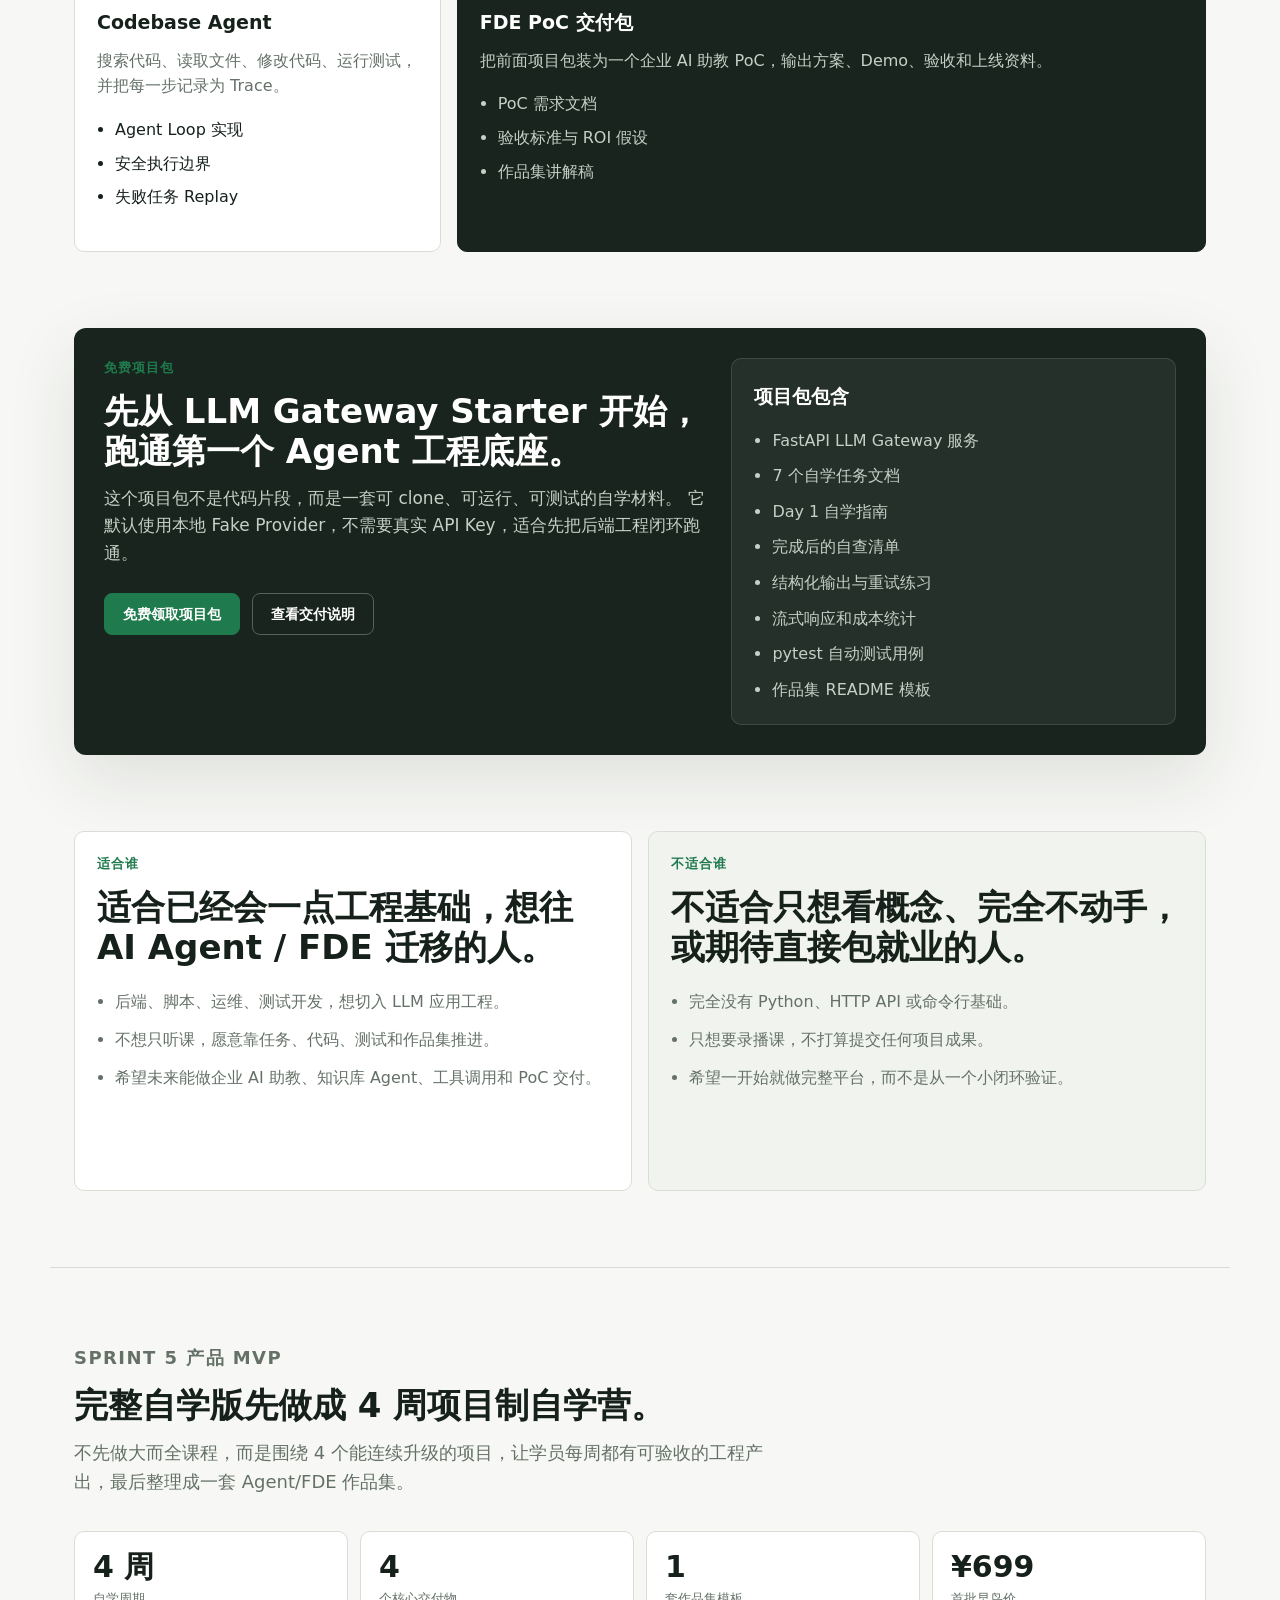
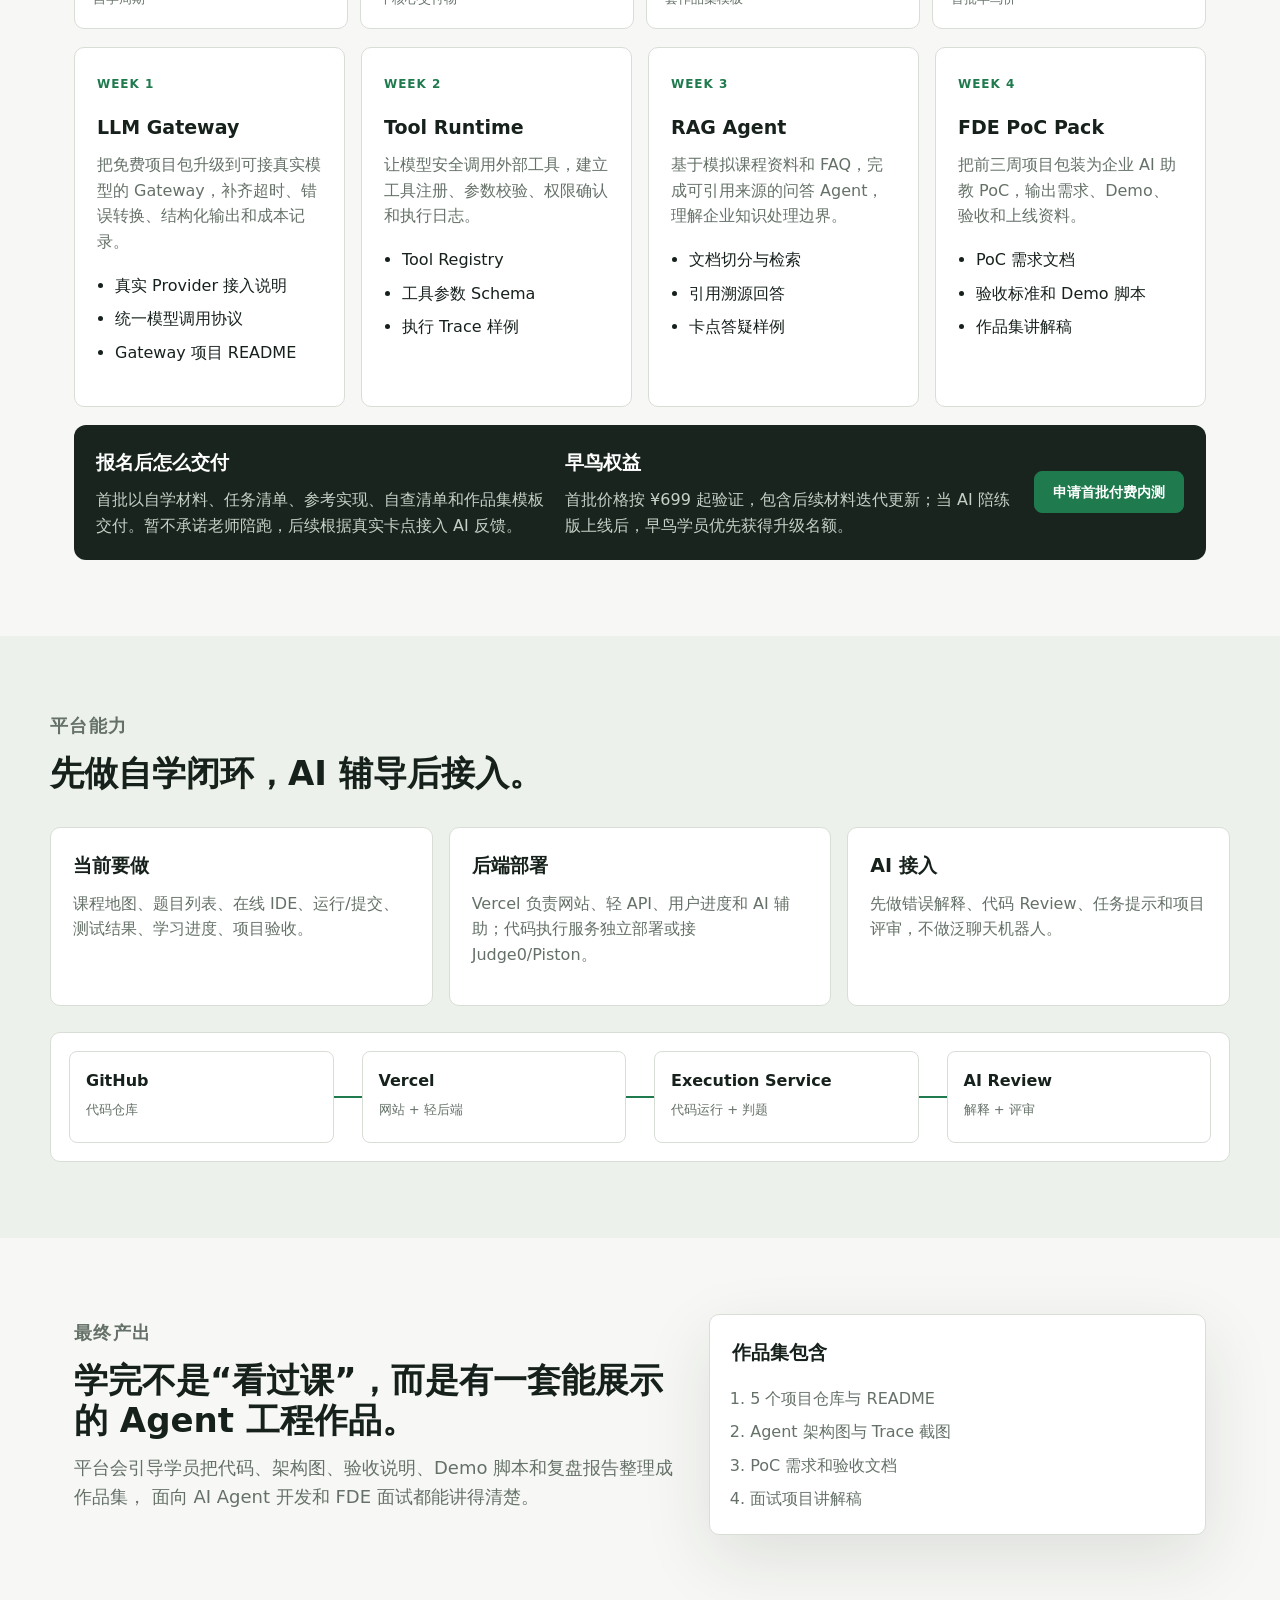
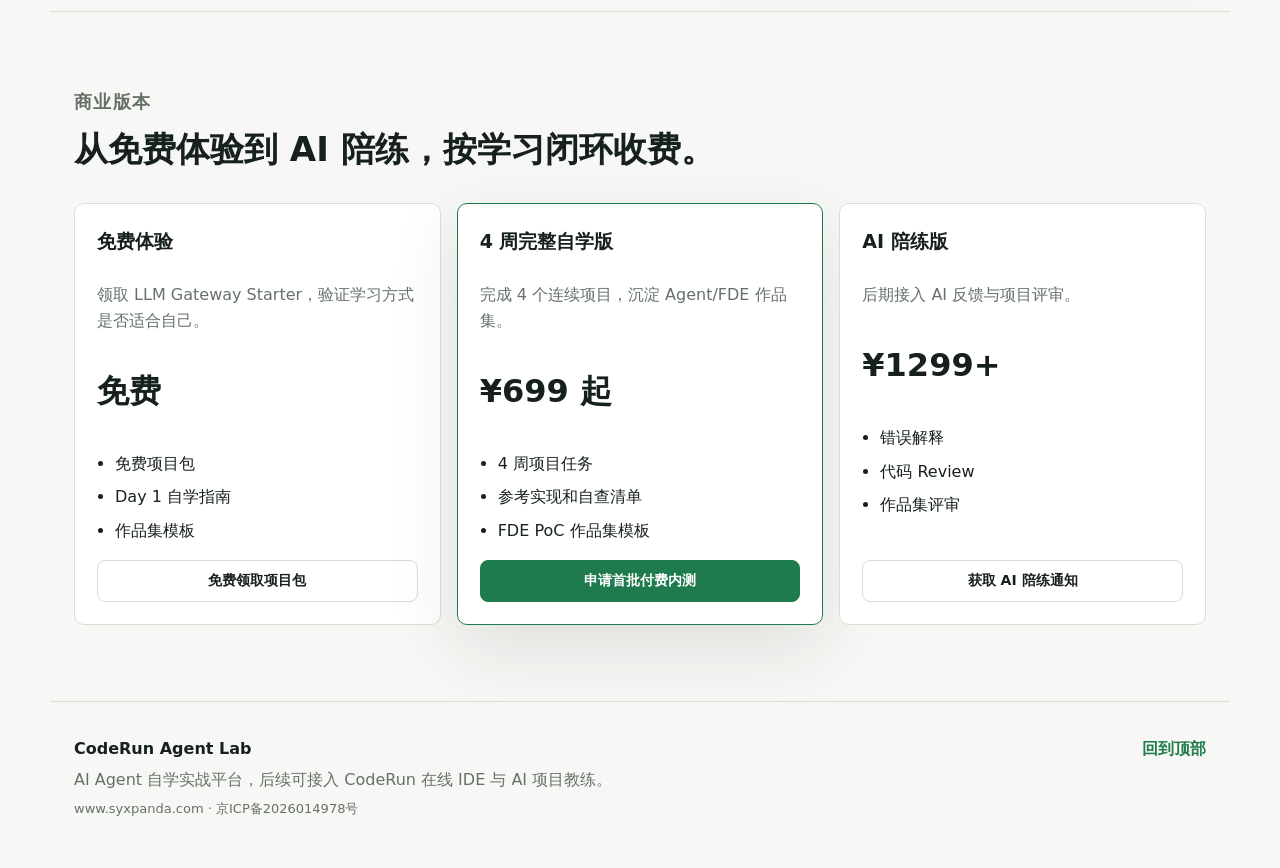
==== commit b8da6bcd: "Define paid self-study MVP" ====
--- a/index.html
+++ b/index.html
@@ -20,6 +20,7 @@
         <a href="#starter">免费项目包</a>
         <a href="#path">学习路径</a>
         <a href="#projects">项目实战</a>
+        <a href="#program">付费自学营</a>
         <a href="#platform">平台能力</a>
         <a href="#pricing">定价</a>
       </nav>
@@ -309,6 +310,99 @@
         </div>
       </section>
 
+      <section id="program" class="program-section">
+        <div class="section-heading">
+          <p class="section-label">Sprint 5 产品 MVP</p>
+          <h2>完整自学版先做成 4 周项目制自学营。</h2>
+          <p>
+            不先做大而全课程，而是围绕 4 个能连续升级的项目，让学员每周都有可验收的工程产出，最后整理成一套 Agent/FDE 作品集。
+          </p>
+        </div>
+
+        <div class="program-summary">
+          <article>
+            <strong>4 周</strong>
+            <span>自学周期</span>
+          </article>
+          <article>
+            <strong>4</strong>
+            <span>个核心交付物</span>
+          </article>
+          <article>
+            <strong>1</strong>
+            <span>套作品集模板</span>
+          </article>
+          <article>
+            <strong>¥699</strong>
+            <span>首批早鸟价</span>
+          </article>
+        </div>
+
+        <div class="program-grid">
+          <article>
+            <span>Week 1</span>
+            <h3>LLM Gateway</h3>
+            <p>把免费项目包升级到可接真实模型的 Gateway，补齐超时、错误转换、结构化输出和成本记录。</p>
+            <ul>
+              <li>真实 Provider 接入说明</li>
+              <li>统一模型调用协议</li>
+              <li>Gateway 项目 README</li>
+            </ul>
+          </article>
+          <article>
+            <span>Week 2</span>
+            <h3>Tool Runtime</h3>
+            <p>让模型安全调用外部工具，建立工具注册、参数校验、权限确认和执行日志。</p>
+            <ul>
+              <li>Tool Registry</li>
+              <li>工具参数 Schema</li>
+              <li>执行 Trace 样例</li>
+            </ul>
+          </article>
+          <article>
+            <span>Week 3</span>
+            <h3>RAG Agent</h3>
+            <p>基于模拟课程资料和 FAQ，完成可引用来源的问答 Agent，理解企业知识处理边界。</p>
+            <ul>
+              <li>文档切分与检索</li>
+              <li>引用溯源回答</li>
+              <li>卡点答疑样例</li>
+            </ul>
+          </article>
+          <article>
+            <span>Week 4</span>
+            <h3>FDE PoC Pack</h3>
+            <p>把前三周项目包装为企业 AI 助教 PoC，输出需求、Demo、验收和上线资料。</p>
+            <ul>
+              <li>PoC 需求文档</li>
+              <li>验收标准和 Demo 脚本</li>
+              <li>作品集讲解稿</li>
+            </ul>
+          </article>
+        </div>
+
+        <div class="program-delivery">
+          <div>
+            <h3>报名后怎么交付</h3>
+            <p>
+              首批以自学材料、任务清单、参考实现、自查清单和作品集模板交付。暂不承诺老师陪跑，后续根据真实卡点接入 AI 反馈。
+            </p>
+          </div>
+          <div>
+            <h3>早鸟权益</h3>
+            <p>
+              首批价格按 ¥699 起验证，包含后续材料迭代更新；当 AI 陪练版上线后，早鸟学员优先获得升级名额。
+            </p>
+          </div>
+          <a
+            class="button button-primary"
+            href="https://my.feishu.cn/share/base/form/shrcnAtivhg8O6E2IkWyRI5zVLg"
+            target="_blank"
+            rel="noopener"
+          >申请首批付费内测</a>
+        </div>
+      </section>
+
       <section id="platform" class="platform-section">
         <div class="section-heading">
           <p class="section-label">平台能力</p>
@@ -394,20 +488,20 @@
             >免费领取项目包</a>
           </article>
           <article class="price-card primary-price">
-            <h3>完整自学版</h3>
-            <p>完成 5 个项目，沉淀作品集。</p>
-            <strong>¥699-999</strong>
-            <ul>
-              <li>完整项目路线</li>
-              <li>自动测试与验收</li>
-              <li>项目模板和交付包</li>
+            <h3>4 周完整自学版</h3>
+            <p>完成 4 个连续项目，沉淀 Agent/FDE 作品集。</p>
+            <strong>¥699 起</strong>
+            <ul>
+              <li>4 周项目任务</li>
+              <li>参考实现和自查清单</li>
+              <li>FDE PoC 作品集模板</li>
             </ul>
             <a
               class="button button-primary"
               href="https://my.feishu.cn/share/base/form/shrcnAtivhg8O6E2IkWyRI5zVLg"
               target="_blank"
               rel="noopener"
-            >参加首批自学内测</a>
+            >申请首批付费内测</a>
           </article>
           <article class="price-card">
             <h3>AI 陪练版</h3>
--- a/styles.css
+++ b/styles.css
@@ -126,6 +126,7 @@
 .projects-section,
 .starter-section,
 .fit-section,
+.program-section,
 .platform-section,
 .outcome-section,
 .pricing-section {
@@ -373,6 +374,7 @@
 .audience-grid,
 .conversion-grid,
 .capability-grid,
+.program-grid,
 .pricing-grid {
   display: grid;
   grid-template-columns: repeat(3, 1fr);
@@ -382,6 +384,7 @@
 .audience-grid article,
 .conversion-grid article,
 .capability-grid article,
+.program-grid article,
 .price-card,
 .project-card,
 .portfolio-card,
@@ -395,6 +398,7 @@
 .audience-grid p,
 .conversion-grid p,
 .capability-grid p,
+.program-grid p,
 .project-card p,
 .price-card p,
 .portfolio-card li,
@@ -567,6 +571,82 @@
   background: #f0f3ee;
 }
 
+.program-section {
+  border-top: 1px solid var(--rule);
+}
+
+.program-summary {
+  display: grid;
+  grid-template-columns: repeat(4, 1fr);
+  gap: 12px;
+  margin-bottom: 18px;
+}
+
+.program-summary article {
+  padding: 18px;
+  background: var(--surface);
+  border: 1px solid var(--rule);
+  border-radius: 10px;
+}
+
+.program-summary strong,
+.program-summary span {
+  display: block;
+}
+
+.program-summary strong {
+  font-size: 30px;
+  line-height: 1.1;
+}
+
+.program-summary span {
+  margin-top: 6px;
+  color: var(--muted);
+  font-size: 13px;
+}
+
+.program-grid {
+  grid-template-columns: repeat(4, 1fr);
+}
+
+.program-grid article {
+  min-height: 360px;
+}
+
+.program-grid span {
+  display: inline-flex;
+  margin-bottom: 18px;
+  color: var(--green);
+  font-size: 12px;
+  font-weight: 800;
+  letter-spacing: 0.08em;
+  text-transform: uppercase;
+}
+
+.program-grid ul {
+  display: grid;
+  gap: 8px;
+  margin: 18px 0 0;
+  padding-left: 18px;
+}
+
+.program-delivery {
+  display: grid;
+  grid-template-columns: 1fr 1fr auto;
+  gap: 16px;
+  align-items: center;
+  margin-top: 18px;
+  padding: 22px;
+  background: #18241d;
+  color: white;
+  border-radius: 12px;
+}
+
+.program-delivery p {
+  margin-bottom: 0;
+  color: #c5d1c7;
+}
+
 .project-card ul,
 .price-card ul,
 .portfolio-card ol {
@@ -773,10 +853,16 @@
   .audience-grid,
   .conversion-grid,
   .capability-grid,
+  .program-grid,
   .delivery-grid,
   .task-board,
   .pricing-grid {
     grid-template-columns: repeat(2, 1fr);
+  }
+
+  .program-summary,
+  .program-delivery {
+    grid-template-columns: 1fr 1fr;
   }
 
   .architecture-panel {
@@ -809,6 +895,7 @@
   .projects-section,
   .starter-section,
   .fit-section,
+  .program-section,
   .outcome-section,
   .pricing-section {
     padding: 52px 18px;
@@ -827,6 +914,9 @@
   .audience-grid,
   .conversion-grid,
   .capability-grid,
+  .program-grid,
+  .program-summary,
+  .program-delivery,
   .delivery-grid,
   .task-board,
   .pricing-grid {
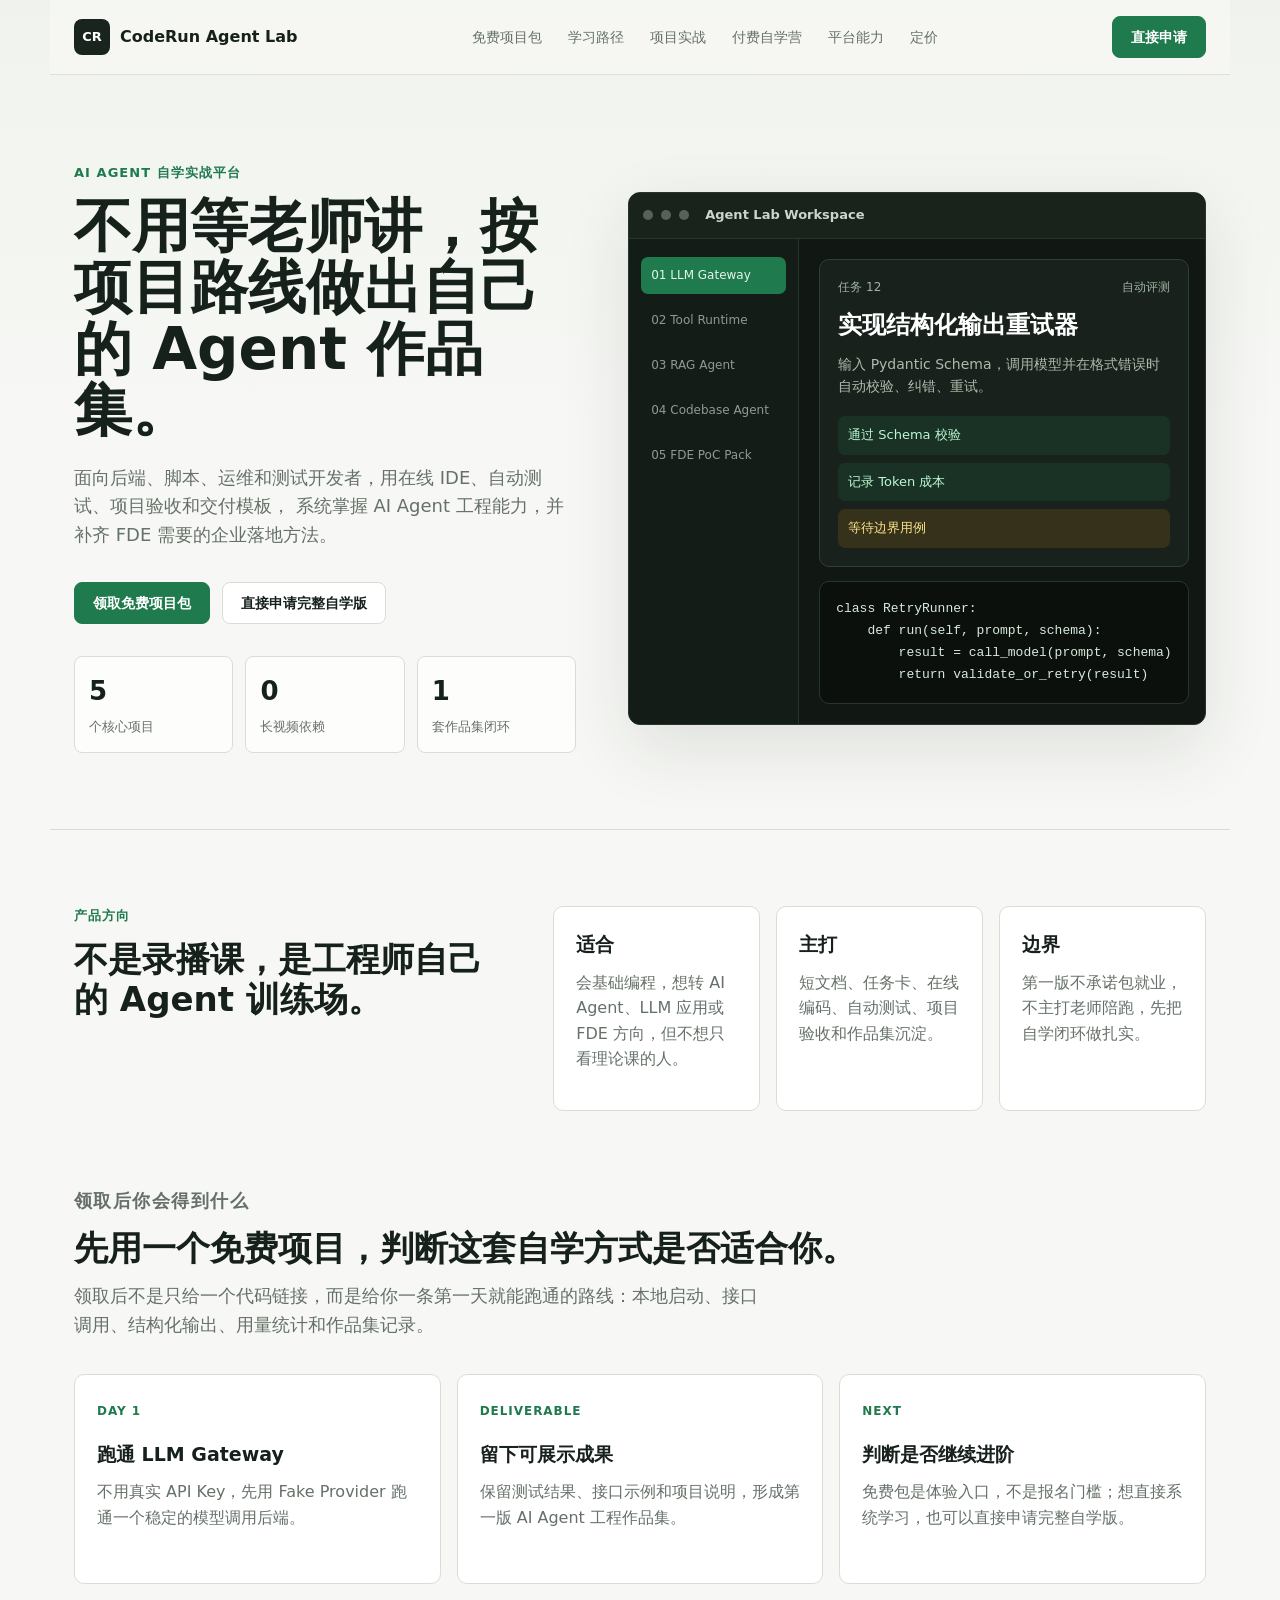
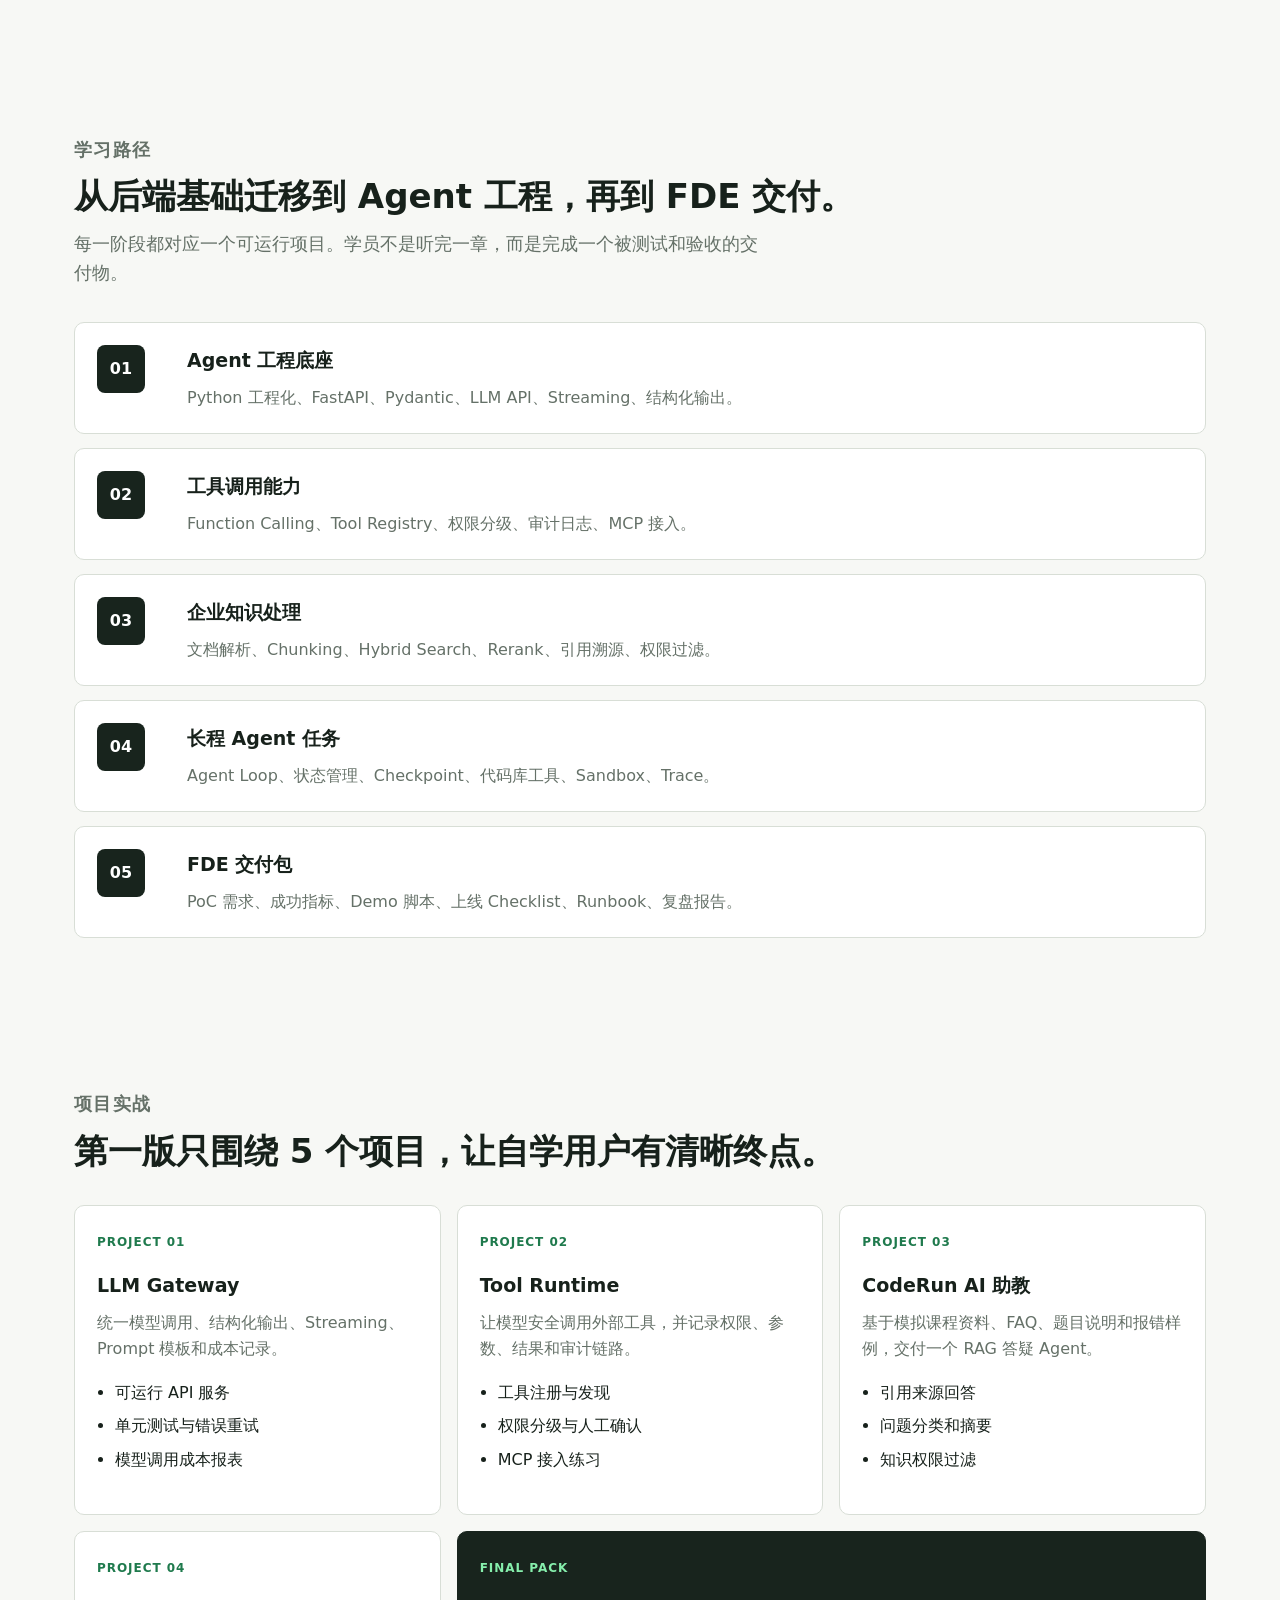
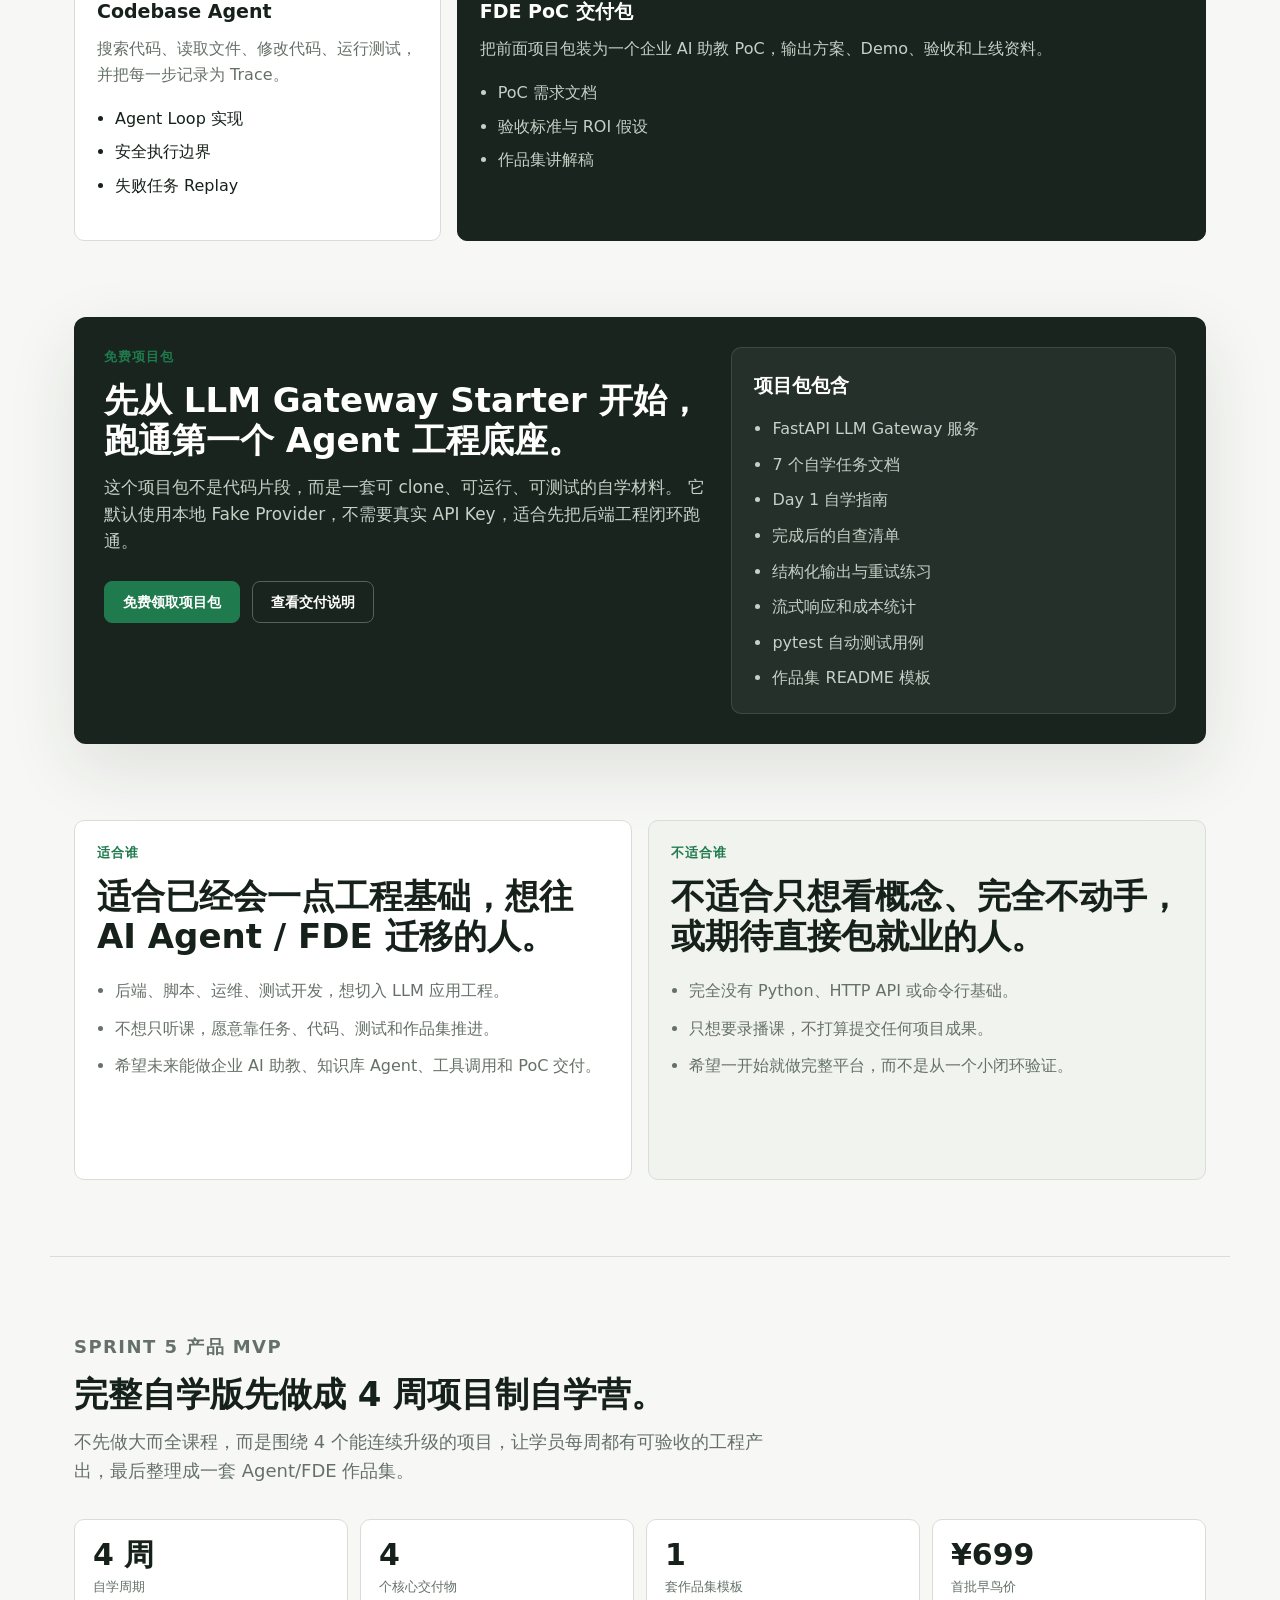
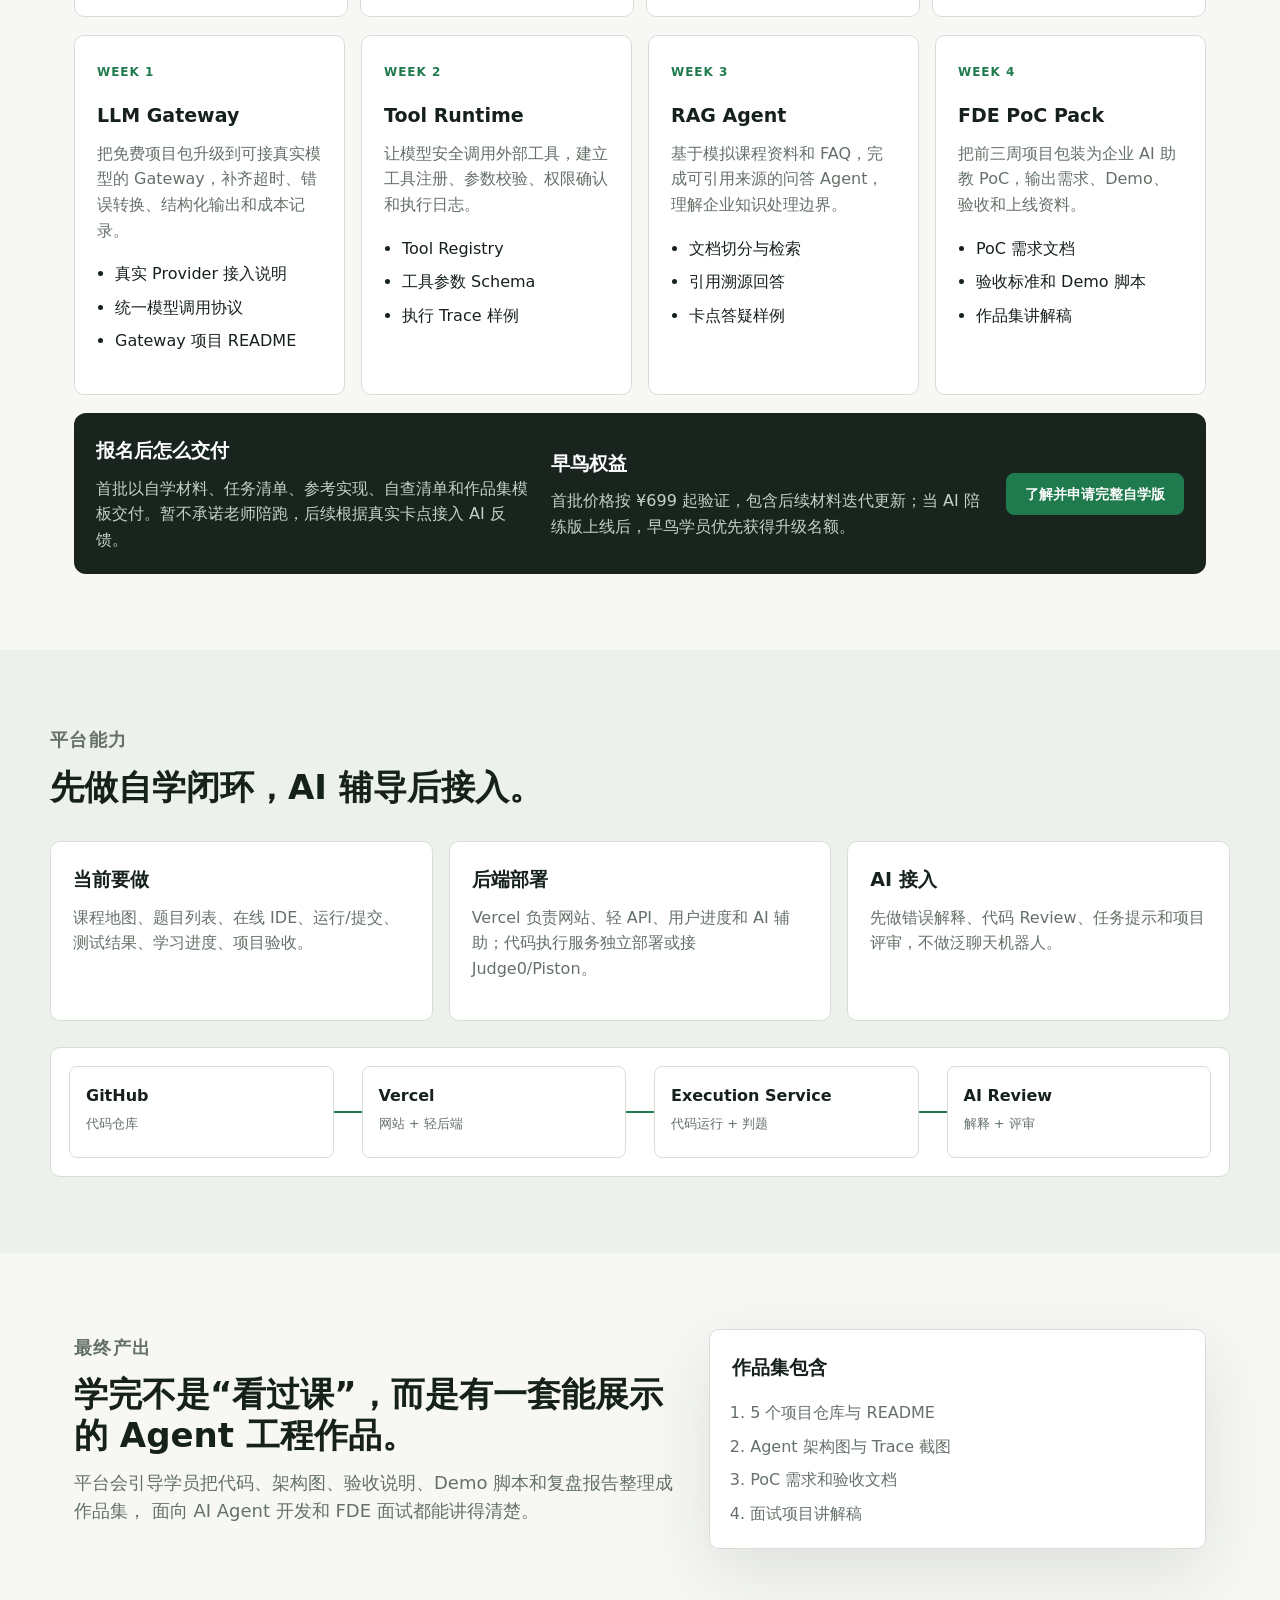
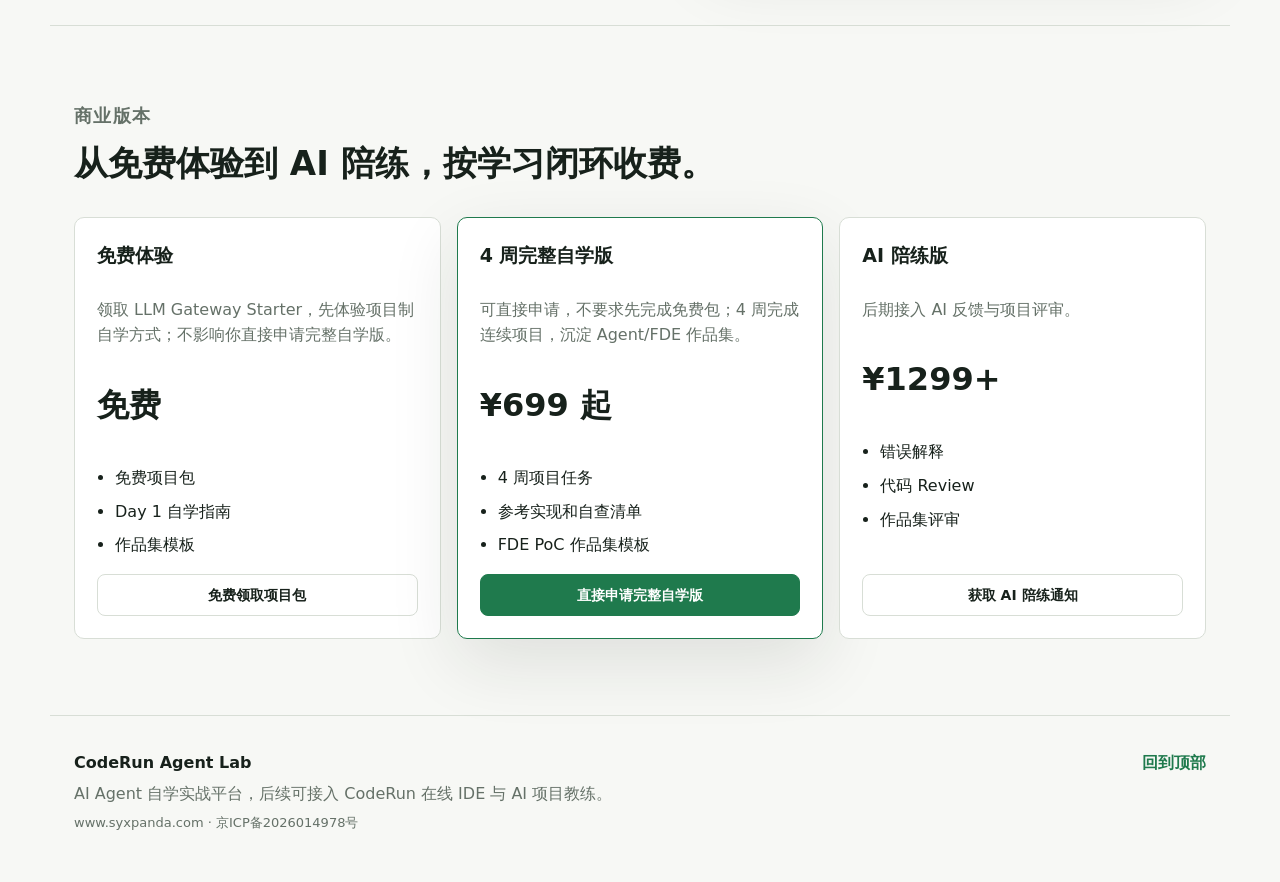
==== commit eff5f659: "Clarify direct paid application path" ====
--- a/index.html
+++ b/index.html
@@ -20,11 +20,11 @@
         <a href="#starter">免费项目包</a>
         <a href="#path">学习路径</a>
         <a href="#projects">项目实战</a>
-        <a href="#program">付费自学营</a>
+        <a href="./program.html">付费自学营</a>
         <a href="#platform">平台能力</a>
         <a href="#pricing">定价</a>
       </nav>
-      <a class="header-cta" href="#starter">免费领取</a>
+      <a class="header-cta" href="./program.html">直接申请</a>
     </header>
 
     <main id="top">
@@ -38,7 +38,7 @@
           </p>
           <div class="hero-actions">
             <a class="button button-primary" href="#starter">领取免费项目包</a>
-            <a class="button button-secondary" href="#projects">看项目产出</a>
+            <a class="button button-secondary" href="./program.html">直接申请完整自学版</a>
           </div>
           <div class="hero-proof" aria-label="产品关键数据">
             <div>
@@ -139,7 +139,7 @@
           <article>
             <span>Next</span>
             <h3>判断是否继续进阶</h3>
-            <p>如果你能独立完成免费包，再进入 Tool Runtime、RAG Agent 和 FDE PoC 会更稳。</p>
+            <p>免费包是体验入口，不是报名门槛；想直接系统学习，也可以直接申请完整自学版。</p>
           </article>
         </div>
       </section>
@@ -396,10 +396,10 @@
           </div>
           <a
             class="button button-primary"
-            href="https://my.feishu.cn/share/base/form/shrcnAtivhg8O6E2IkWyRI5zVLg"
+            href="./program.html"
             target="_blank"
             rel="noopener"
-          >申请首批付费内测</a>
+          >了解并申请完整自学版</a>
         </div>
       </section>
 
@@ -473,7 +473,7 @@
         <div class="pricing-grid">
           <article class="price-card">
             <h3>免费体验</h3>
-            <p>领取 LLM Gateway Starter，验证学习方式是否适合自己。</p>
+            <p>领取 LLM Gateway Starter，先体验项目制自学方式；不影响你直接申请完整自学版。</p>
             <strong>免费</strong>
             <ul>
               <li>免费项目包</li>
@@ -489,7 +489,7 @@
           </article>
           <article class="price-card primary-price">
             <h3>4 周完整自学版</h3>
-            <p>完成 4 个连续项目，沉淀 Agent/FDE 作品集。</p>
+            <p>可直接申请，不要求先完成免费包；4 周完成连续项目，沉淀 Agent/FDE 作品集。</p>
             <strong>¥699 起</strong>
             <ul>
               <li>4 周项目任务</li>
@@ -498,10 +498,10 @@
             </ul>
             <a
               class="button button-primary"
-              href="https://my.feishu.cn/share/base/form/shrcnAtivhg8O6E2IkWyRI5zVLg"
+              href="./program.html"
               target="_blank"
               rel="noopener"
-            >申请首批付费内测</a>
+            >直接申请完整自学版</a>
           </article>
           <article class="price-card">
             <h3>AI 陪练版</h3>
@@ -514,7 +514,7 @@
             </ul>
             <a
               class="button button-secondary"
-              href="https://my.feishu.cn/share/base/form/shrcnAtivhg8O6E2IkWyRI5zVLg"
+              href="./program.html"
               target="_blank"
               rel="noopener"
             >获取 AI 陪练通知</a>
--- a/styles.css
+++ b/styles.css
@@ -120,6 +120,7 @@
 
 .hero-section,
 .delivery-hero,
+.program-hero,
 .audience-section,
 .conversion-section,
 .path-section,
@@ -127,6 +128,11 @@
 .starter-section,
 .fit-section,
 .program-section,
+.program-detail-section,
+.week-section,
+.program-fit-section,
+.offer-section,
+.faq-section,
 .platform-section,
 .outcome-section,
 .pricing-section {
@@ -149,6 +155,59 @@
   gap: 48px;
   align-items: center;
   padding-top: 88px;
+}
+
+.program-hero {
+  display: grid;
+  grid-template-columns: minmax(0, 0.95fr) minmax(420px, 1.05fr);
+  gap: 52px;
+  align-items: center;
+  padding-top: 88px;
+}
+
+.program-console {
+  overflow: hidden;
+  background: #111713;
+  border: 1px solid #27362c;
+  border-radius: 12px;
+  box-shadow: var(--shadow);
+}
+
+.program-console-body {
+  display: grid;
+  gap: 12px;
+  padding: 18px;
+}
+
+.program-console-body div {
+  padding: 16px;
+  border: 1px solid #2d4033;
+  border-radius: 8px;
+  background: #18211b;
+}
+
+.program-console-body span,
+.week-list span,
+.program-detail-grid span {
+  display: inline-flex;
+  margin-bottom: 10px;
+  color: #86efac;
+  font-size: 12px;
+  font-weight: 800;
+  letter-spacing: 0.08em;
+  text-transform: uppercase;
+}
+
+.program-console-body strong {
+  display: block;
+  color: white;
+  font-size: 20px;
+}
+
+.program-console-body p {
+  margin: 8px 0 0;
+  color: #aebbad;
+  font-size: 14px;
 }
 
 .eyebrow,
@@ -582,7 +641,17 @@
   margin-bottom: 18px;
 }
 
-.program-summary article {
+.program-metrics {
+  display: grid;
+  grid-template-columns: repeat(4, 1fr);
+  gap: 12px;
+  max-width: var(--max);
+  margin: 0 auto;
+  padding: 0 24px 40px;
+}
+
+.program-summary article,
+.program-metrics article {
   padding: 18px;
   background: var(--surface);
   border: 1px solid var(--rule);
@@ -590,16 +659,20 @@
 }
 
 .program-summary strong,
-.program-summary span {
+.program-summary span,
+.program-metrics strong,
+.program-metrics span {
   display: block;
 }
 
-.program-summary strong {
+.program-summary strong,
+.program-metrics strong {
   font-size: 30px;
   line-height: 1.1;
 }
 
-.program-summary span {
+.program-summary span,
+.program-metrics span {
   margin-top: 6px;
   color: var(--muted);
   font-size: 13px;
@@ -647,6 +720,100 @@
   color: #c5d1c7;
 }
 
+.program-detail-section,
+.week-section,
+.faq-section {
+  border-top: 1px solid var(--rule);
+}
+
+.program-detail-grid,
+.faq-list {
+  display: grid;
+  grid-template-columns: repeat(2, 1fr);
+  gap: 16px;
+}
+
+.program-detail-grid article,
+.week-list article,
+.faq-list article,
+.offer-box {
+  background: var(--surface);
+  border: 1px solid var(--rule);
+  border-radius: 10px;
+  padding: 22px;
+}
+
+.program-detail-grid span {
+  color: var(--green);
+}
+
+.program-detail-grid p,
+.week-list p,
+.program-fit-section li,
+.offer-section p,
+.offer-box li,
+.faq-list p {
+  color: var(--muted);
+}
+
+.week-list {
+  display: grid;
+  gap: 14px;
+}
+
+.week-list article {
+  display: grid;
+  grid-template-columns: 120px 1fr;
+  gap: 22px;
+}
+
+.week-list span {
+  color: var(--green);
+}
+
+.program-fit-section {
+  display: grid;
+  grid-template-columns: 1fr 1fr;
+  gap: 16px;
+  padding-top: 0;
+}
+
+.program-fit-section > div {
+  padding: 26px;
+  background: var(--surface);
+  border: 1px solid var(--rule);
+  border-radius: 10px;
+}
+
+.program-fit-section ul,
+.offer-box ol {
+  display: grid;
+  gap: 10px;
+  margin: 20px 0 0;
+  padding-left: 20px;
+}
+
+.offer-section {
+  display: grid;
+  grid-template-columns: 1fr 0.9fr;
+  gap: 28px;
+  align-items: center;
+  padding-top: 0;
+}
+
+.offer-box {
+  box-shadow: var(--shadow);
+}
+
+.offer-box strong {
+  display: block;
+  font-size: 22px;
+}
+
+.offer-box .button {
+  margin-top: 22px;
+}
+
 .project-card ul,
 .price-card ul,
 .portfolio-card ol {
@@ -723,7 +890,8 @@
 }
 
 .delivery-grid,
-.task-board {
+.task-board,
+.completion-grid {
   display: grid;
   gap: 16px;
 }
@@ -733,7 +901,8 @@
 }
 
 .delivery-grid article,
-.task-board article {
+.task-board article,
+.completion-grid article {
   background: var(--surface);
   border: 1px solid var(--rule);
   border-radius: 10px;
@@ -742,6 +911,7 @@
 
 .delivery-grid p,
 .task-board p,
+.completion-grid p,
 .final-delivery p {
   color: var(--muted);
 }
@@ -750,7 +920,8 @@
   grid-template-columns: repeat(4, 1fr);
 }
 
-.task-board span {
+.task-board span,
+.completion-grid span {
   display: grid;
   place-items: center;
   width: 42px;
@@ -762,11 +933,27 @@
   font-weight: 800;
 }
 
-.task-board code {
+.task-board code,
+.completion-grid code {
   padding: 2px 6px;
   background: var(--surface-soft);
   border-radius: 6px;
   color: var(--ink);
+}
+
+.completion-section {
+  border-top: 1px solid var(--rule);
+}
+
+.completion-grid {
+  grid-template-columns: repeat(3, 1fr);
+}
+
+.completion-actions {
+  display: flex;
+  flex-wrap: wrap;
+  gap: 12px;
+  margin-top: 24px;
 }
 
 .final-delivery {
@@ -835,13 +1022,17 @@
 @media (max-width: 980px) {
   .hero-section,
   .delivery-hero,
+  .program-hero,
   .audience-section,
   .fit-section,
+  .program-fit-section,
+  .offer-section,
   .outcome-section {
     grid-template-columns: 1fr;
   }
 
-  .product-preview {
+  .product-preview,
+  .program-console {
     max-width: 760px;
   }
 
@@ -853,14 +1044,16 @@
   .audience-grid,
   .conversion-grid,
   .capability-grid,
-  .program-grid,
-  .delivery-grid,
-  .task-board,
-  .pricing-grid {
+    .program-grid,
+    .delivery-grid,
+    .task-board,
+    .completion-grid,
+    .pricing-grid {
     grid-template-columns: repeat(2, 1fr);
   }
 
   .program-summary,
+  .program-metrics,
   .program-delivery {
     grid-template-columns: 1fr 1fr;
   }
@@ -889,6 +1082,7 @@
 
   .hero-section,
   .delivery-hero,
+  .program-hero,
   .audience-section,
   .conversion-section,
   .path-section,
@@ -896,6 +1090,11 @@
   .starter-section,
   .fit-section,
   .program-section,
+  .program-detail-section,
+  .week-section,
+  .program-fit-section,
+  .offer-section,
+  .faq-section,
   .outcome-section,
   .pricing-section {
     padding: 52px 18px;
@@ -916,11 +1115,24 @@
   .capability-grid,
   .program-grid,
   .program-summary,
+  .program-metrics,
   .program-delivery,
+  .program-detail-grid,
+  .faq-list,
   .delivery-grid,
   .task-board,
+  .completion-grid,
   .pricing-grid {
     grid-template-columns: 1fr;
+  }
+
+  .program-metrics {
+    padding: 0 18px 34px;
+  }
+
+  .week-list article {
+    grid-template-columns: 1fr;
+    gap: 8px;
   }
 
   .final-delivery {
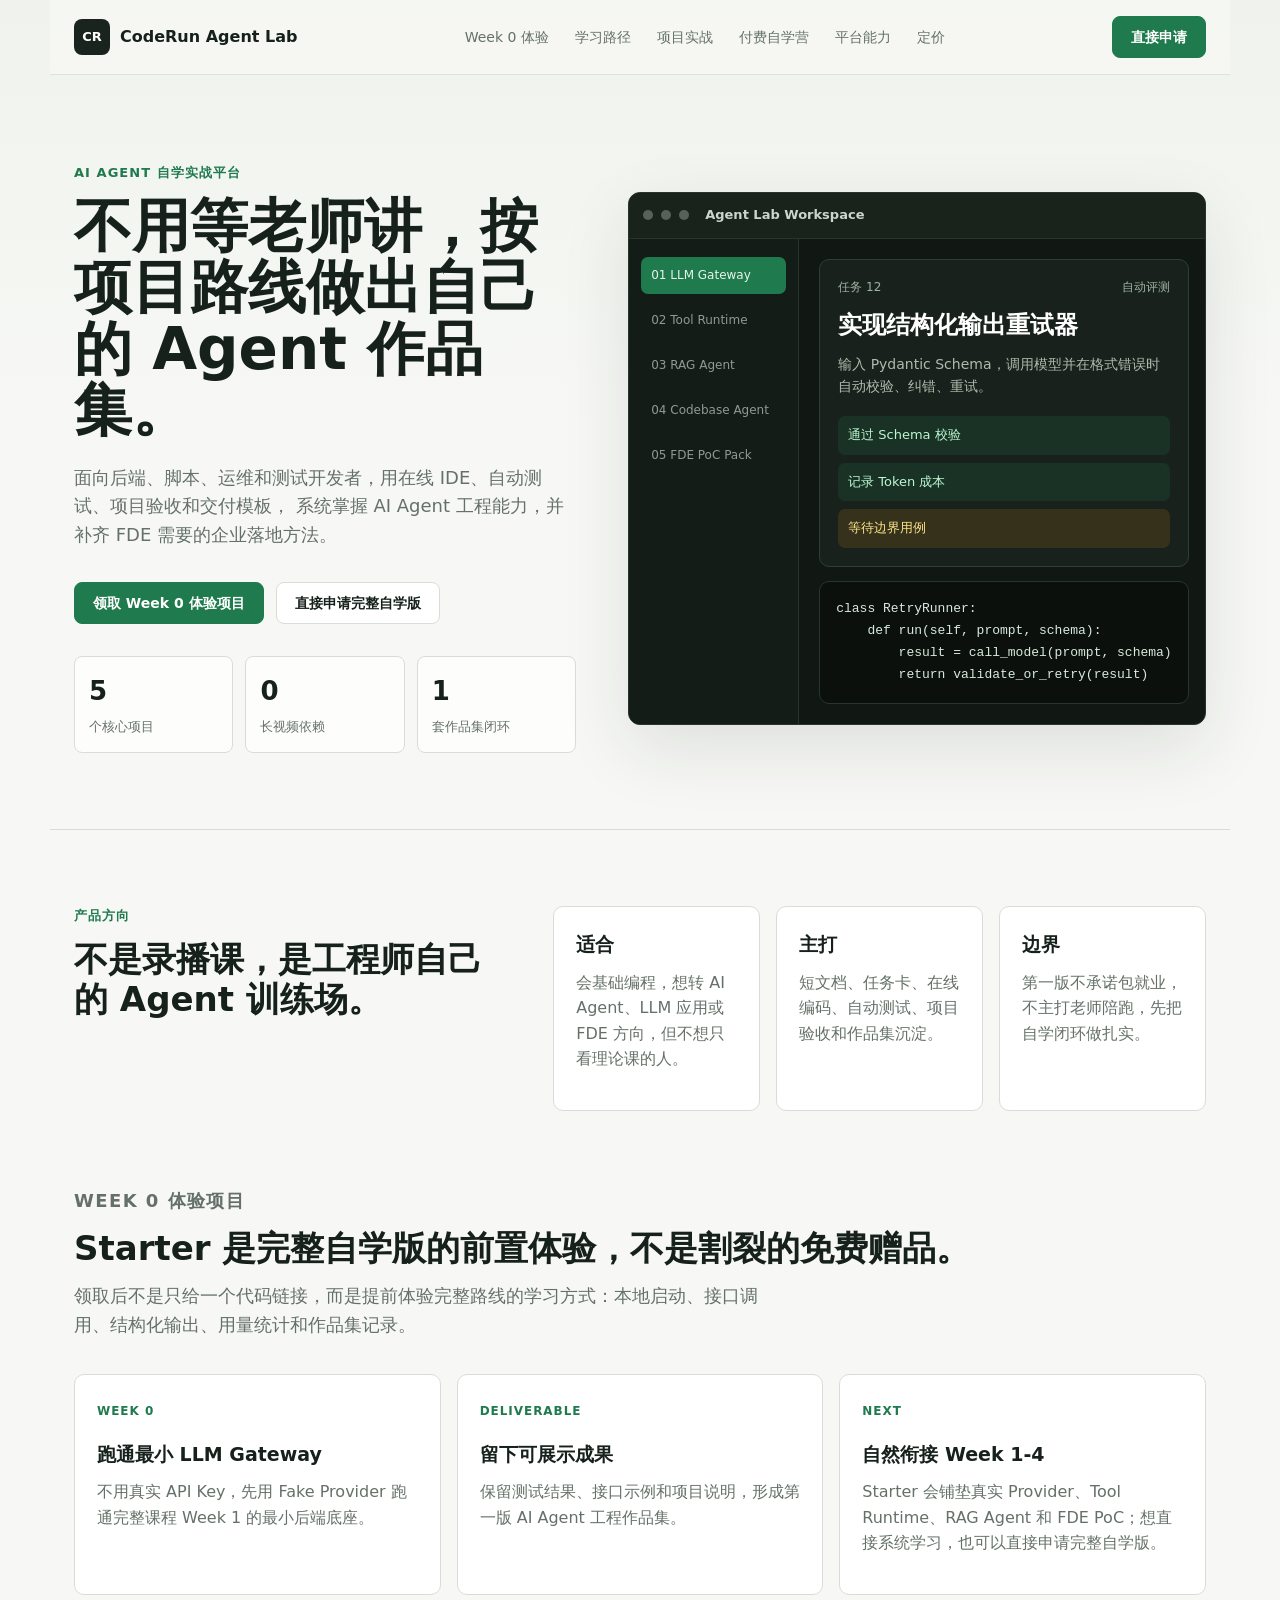
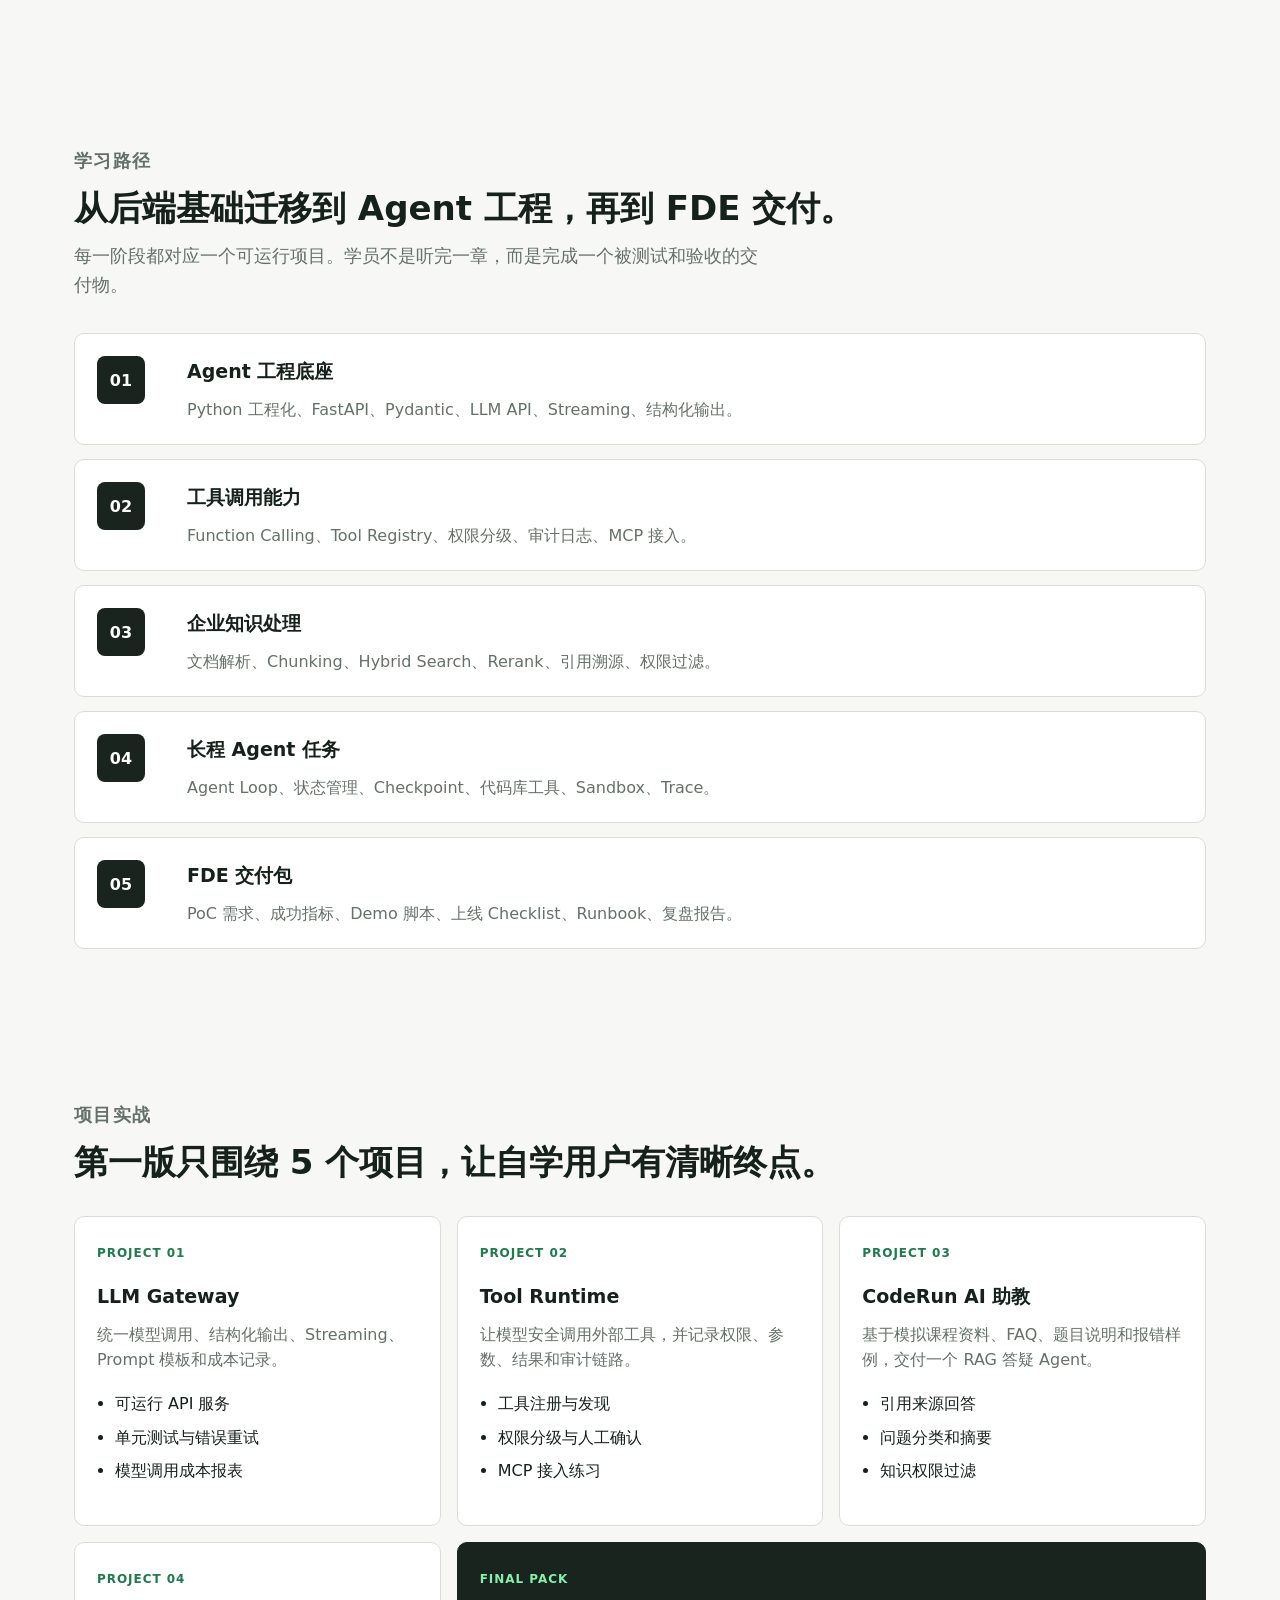
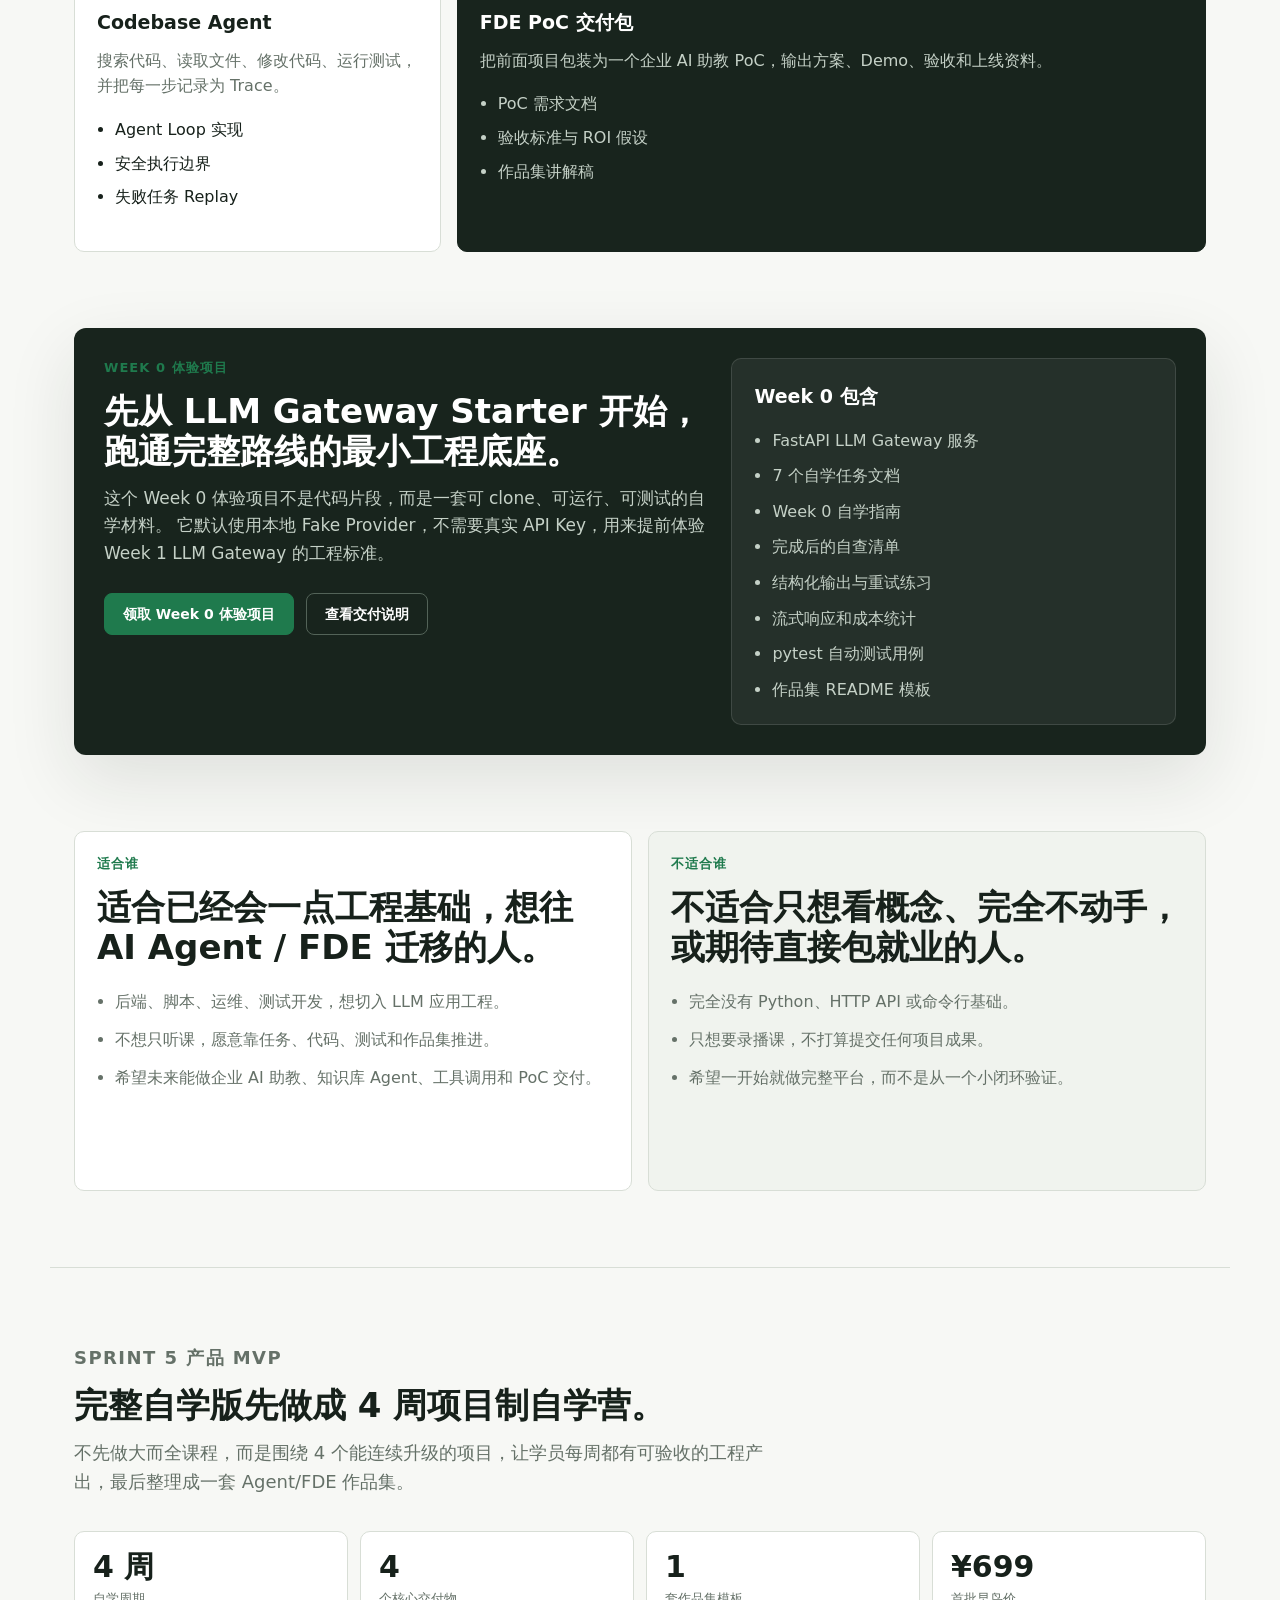
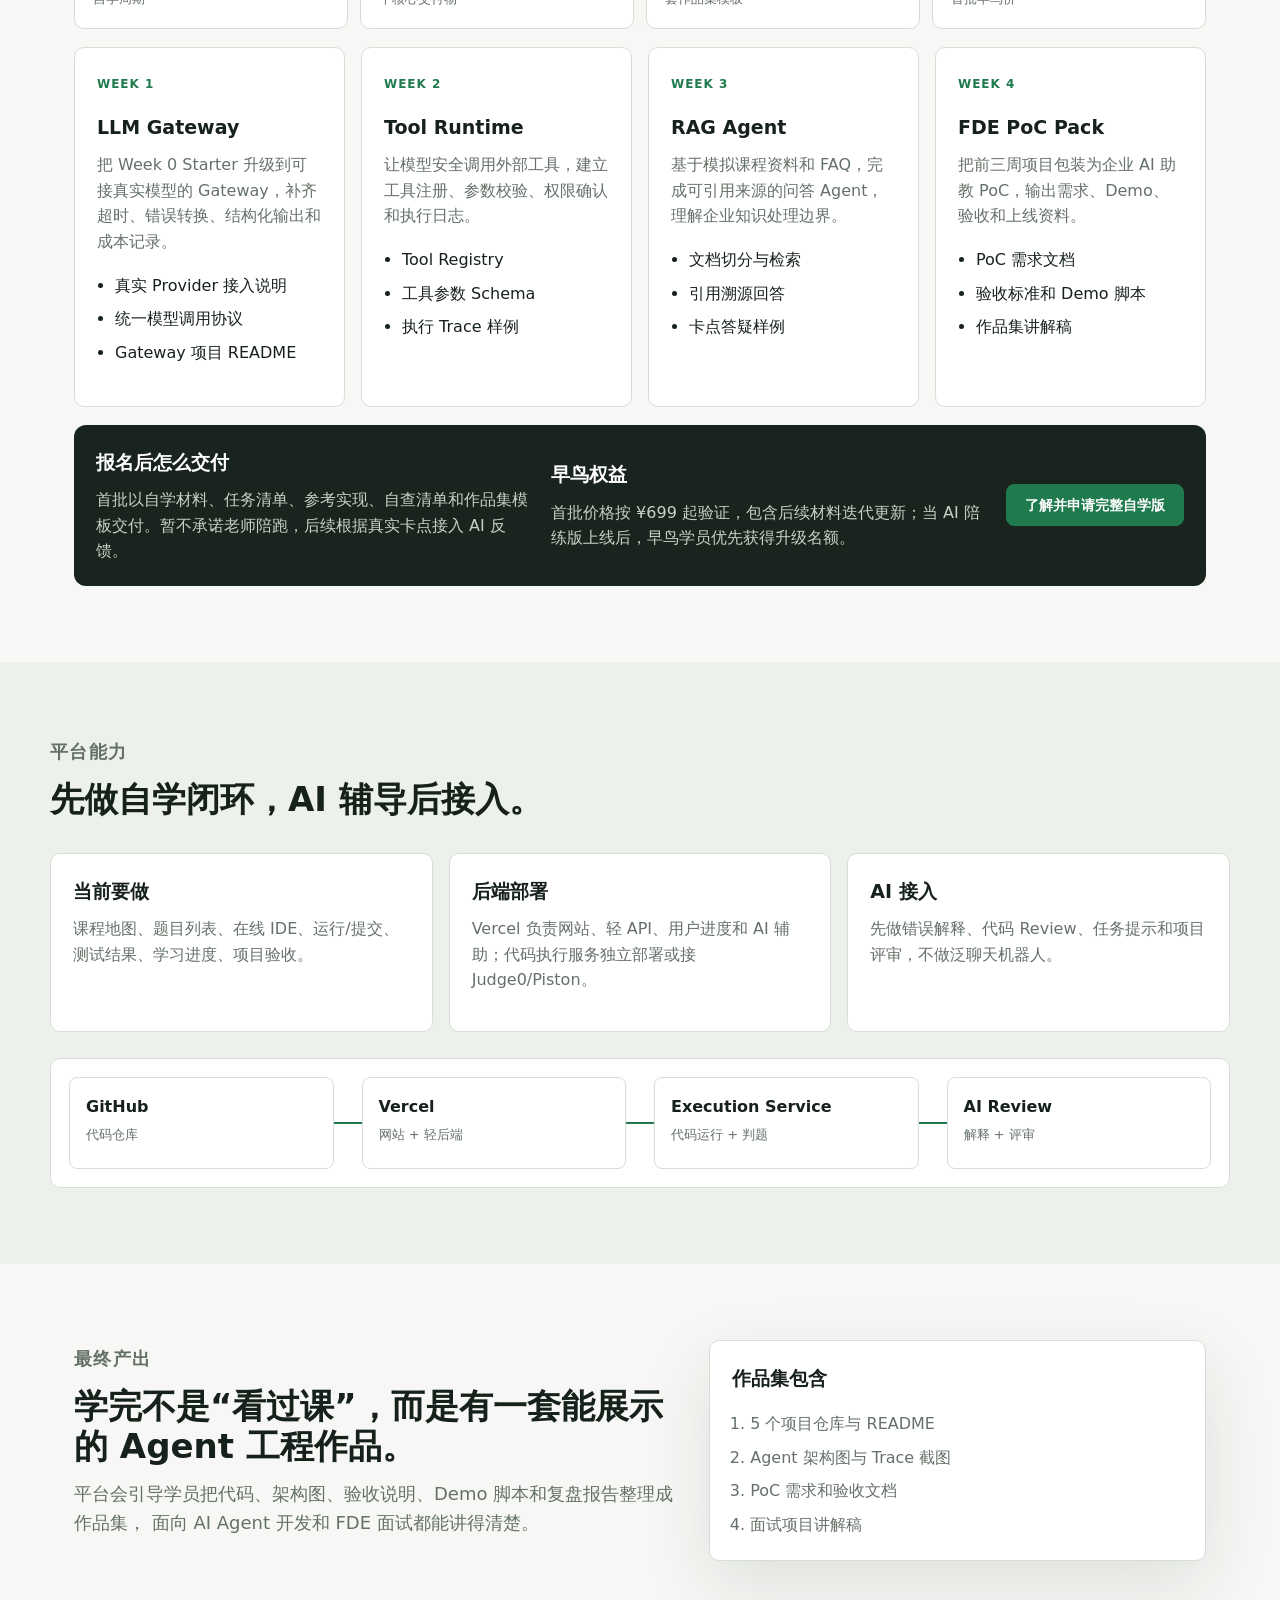
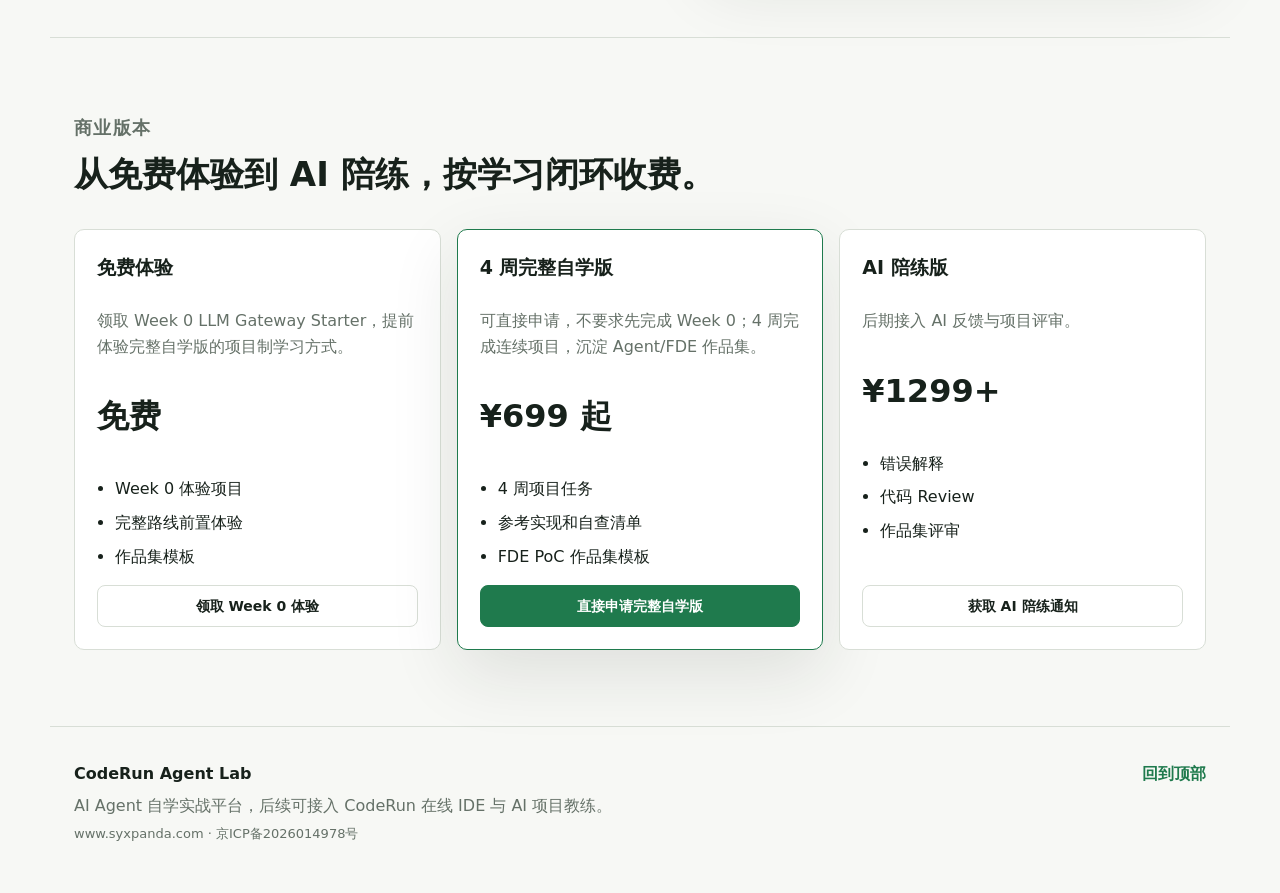
==== commit 3c325560: "Position starter as week zero" ====
--- a/index.html
+++ b/index.html
@@ -17,7 +17,7 @@
         <span>CodeRun Agent Lab</span>
       </a>
       <nav class="nav-links" aria-label="主导航">
-        <a href="#starter">免费项目包</a>
+        <a href="#starter">Week 0 体验</a>
         <a href="#path">学习路径</a>
         <a href="#projects">项目实战</a>
         <a href="./program.html">付费自学营</a>
@@ -37,7 +37,7 @@
             系统掌握 AI Agent 工程能力，并补齐 FDE 需要的企业落地方法。
           </p>
           <div class="hero-actions">
-            <a class="button button-primary" href="#starter">领取免费项目包</a>
+            <a class="button button-primary" href="#starter">领取 Week 0 体验项目</a>
             <a class="button button-secondary" href="./program.html">直接申请完整自学版</a>
           </div>
           <div class="hero-proof" aria-label="产品关键数据">
@@ -119,17 +119,17 @@
 
       <section class="conversion-section">
         <div class="section-heading">
-          <p class="section-label">领取后你会得到什么</p>
-          <h2>先用一个免费项目，判断这套自学方式是否适合你。</h2>
+          <p class="section-label">Week 0 体验项目</p>
+          <h2>Starter 是完整自学版的前置体验，不是割裂的免费赠品。</h2>
           <p>
-            领取后不是只给一个代码链接，而是给你一条第一天就能跑通的路线：本地启动、接口调用、结构化输出、用量统计和作品集记录。
+            领取后不是只给一个代码链接，而是提前体验完整路线的学习方式：本地启动、接口调用、结构化输出、用量统计和作品集记录。
           </p>
         </div>
         <div class="conversion-grid">
           <article>
-            <span>Day 1</span>
-            <h3>跑通 LLM Gateway</h3>
-            <p>不用真实 API Key，先用 Fake Provider 跑通一个稳定的模型调用后端。</p>
+            <span>Week 0</span>
+            <h3>跑通最小 LLM Gateway</h3>
+            <p>不用真实 API Key，先用 Fake Provider 跑通完整课程 Week 1 的最小后端底座。</p>
           </article>
           <article>
             <span>Deliverable</span>
@@ -138,8 +138,8 @@
           </article>
           <article>
             <span>Next</span>
-            <h3>判断是否继续进阶</h3>
-            <p>免费包是体验入口，不是报名门槛；想直接系统学习，也可以直接申请完整自学版。</p>
+            <h3>自然衔接 Week 1-4</h3>
+            <p>Starter 会铺垫真实 Provider、Tool Runtime、RAG Agent 和 FDE PoC；想直接系统学习，也可以直接申请完整自学版。</p>
           </article>
         </div>
       </section>
@@ -254,11 +254,11 @@
       <section id="starter" class="starter-section">
         <div class="starter-panel">
           <div class="starter-copy">
-            <p class="section-label">免费项目包</p>
-            <h2>先从 LLM Gateway Starter 开始，跑通第一个 Agent 工程底座。</h2>
+            <p class="section-label">Week 0 体验项目</p>
+            <h2>先从 LLM Gateway Starter 开始，跑通完整路线的最小工程底座。</h2>
             <p>
-              这个项目包不是代码片段，而是一套可 clone、可运行、可测试的自学材料。
-              它默认使用本地 Fake Provider，不需要真实 API Key，适合先把后端工程闭环跑通。
+              这个 Week 0 体验项目不是代码片段，而是一套可 clone、可运行、可测试的自学材料。
+              它默认使用本地 Fake Provider，不需要真实 API Key，用来提前体验 Week 1 LLM Gateway 的工程标准。
             </p>
             <div class="starter-actions">
               <a
@@ -266,7 +266,7 @@
                 href="https://my.feishu.cn/share/base/form/shrcnAtivhg8O6E2IkWyRI5zVLg"
                 target="_blank"
                 rel="noopener"
-              >免费领取项目包</a>
+              >领取 Week 0 体验项目</a>
               <a
                 class="button button-secondary"
                 href="./starter.html"
@@ -274,11 +274,11 @@
             </div>
           </div>
           <div class="starter-includes">
-            <h3>项目包包含</h3>
+            <h3>Week 0 包含</h3>
             <ul>
               <li>FastAPI LLM Gateway 服务</li>
               <li>7 个自学任务文档</li>
-              <li>Day 1 自学指南</li>
+              <li>Week 0 自学指南</li>
               <li>完成后的自查清单</li>
               <li>结构化输出与重试练习</li>
               <li>流式响应和成本统计</li>
@@ -342,7 +342,7 @@
           <article>
             <span>Week 1</span>
             <h3>LLM Gateway</h3>
-            <p>把免费项目包升级到可接真实模型的 Gateway，补齐超时、错误转换、结构化输出和成本记录。</p>
+            <p>把 Week 0 Starter 升级到可接真实模型的 Gateway，补齐超时、错误转换、结构化输出和成本记录。</p>
             <ul>
               <li>真实 Provider 接入说明</li>
               <li>统一模型调用协议</li>
@@ -473,11 +473,11 @@
         <div class="pricing-grid">
           <article class="price-card">
             <h3>免费体验</h3>
-            <p>领取 LLM Gateway Starter，先体验项目制自学方式；不影响你直接申请完整自学版。</p>
+            <p>领取 Week 0 LLM Gateway Starter，提前体验完整自学版的项目制学习方式。</p>
             <strong>免费</strong>
             <ul>
-              <li>免费项目包</li>
-              <li>Day 1 自学指南</li>
+              <li>Week 0 体验项目</li>
+              <li>完整路线前置体验</li>
               <li>作品集模板</li>
             </ul>
             <a
@@ -485,11 +485,11 @@
               href="https://my.feishu.cn/share/base/form/shrcnAtivhg8O6E2IkWyRI5zVLg"
               target="_blank"
               rel="noopener"
-            >免费领取项目包</a>
+            >领取 Week 0 体验</a>
           </article>
           <article class="price-card primary-price">
             <h3>4 周完整自学版</h3>
-            <p>可直接申请，不要求先完成免费包；4 周完成连续项目，沉淀 Agent/FDE 作品集。</p>
+            <p>可直接申请，不要求先完成 Week 0；4 周完成连续项目，沉淀 Agent/FDE 作品集。</p>
             <strong>¥699 起</strong>
             <ul>
               <li>4 周项目任务</li>
--- a/styles.css
+++ b/styles.css
@@ -721,12 +721,14 @@
 }
 
 .program-detail-section,
+.delivery-catalog-section,
 .week-section,
 .faq-section {
   border-top: 1px solid var(--rule);
 }
 
 .program-detail-grid,
+.catalog-grid,
 .faq-list {
   display: grid;
   grid-template-columns: repeat(2, 1fr);
@@ -734,6 +736,7 @@
 }
 
 .program-detail-grid article,
+.catalog-grid article,
 .week-list article,
 .faq-list article,
 .offer-box {
@@ -747,7 +750,25 @@
   color: var(--green);
 }
 
+.catalog-grid span {
+  display: inline-flex;
+  margin-bottom: 12px;
+  color: var(--green);
+  font-size: 12px;
+  font-weight: 800;
+  letter-spacing: 0.08em;
+  text-transform: uppercase;
+}
+
+.catalog-grid ul {
+  display: grid;
+  gap: 8px;
+  margin: 16px 0 0;
+  padding-left: 18px;
+}
+
 .program-detail-grid p,
+.catalog-grid li,
 .week-list p,
 .program-fit-section li,
 .offer-section p,
@@ -1091,6 +1112,7 @@
   .fit-section,
   .program-section,
   .program-detail-section,
+  .delivery-catalog-section,
   .week-section,
   .program-fit-section,
   .offer-section,
@@ -1118,6 +1140,7 @@
   .program-metrics,
   .program-delivery,
   .program-detail-grid,
+  .catalog-grid,
   .faq-list,
   .delivery-grid,
   .task-board,
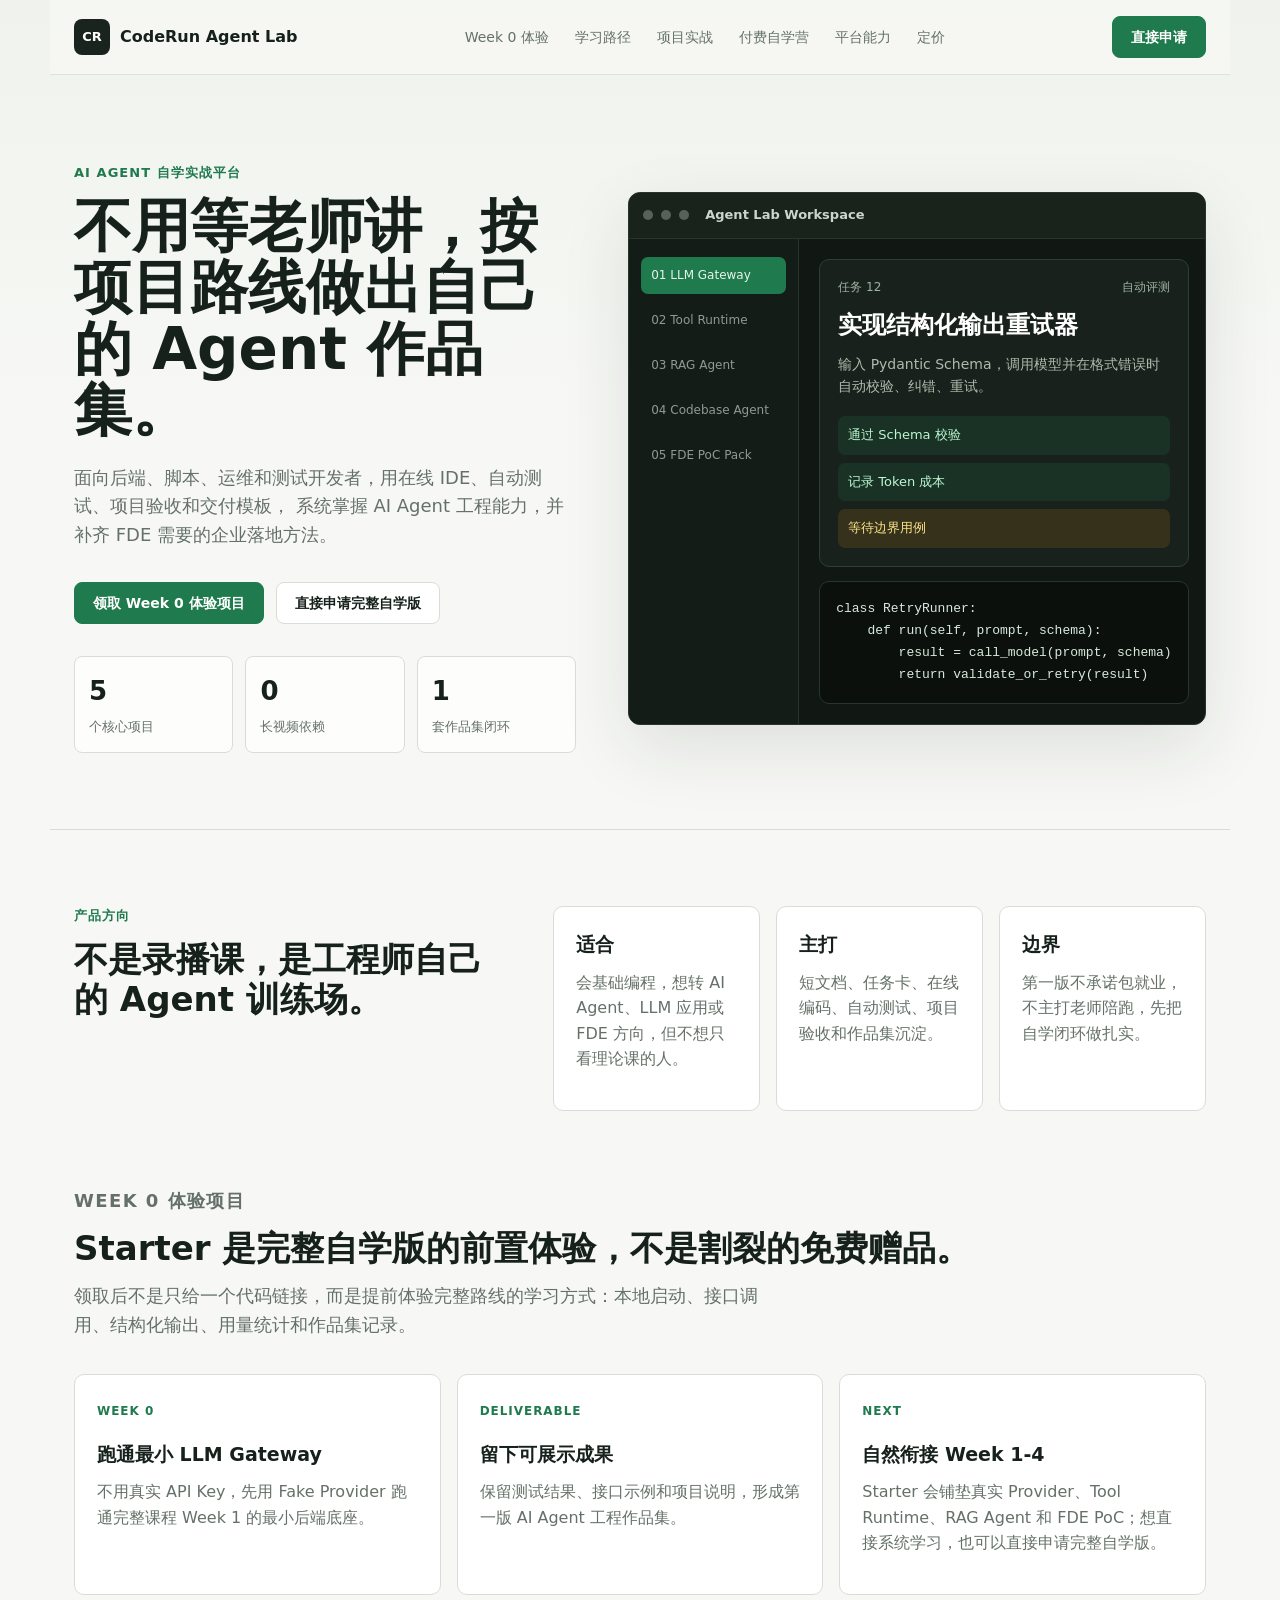
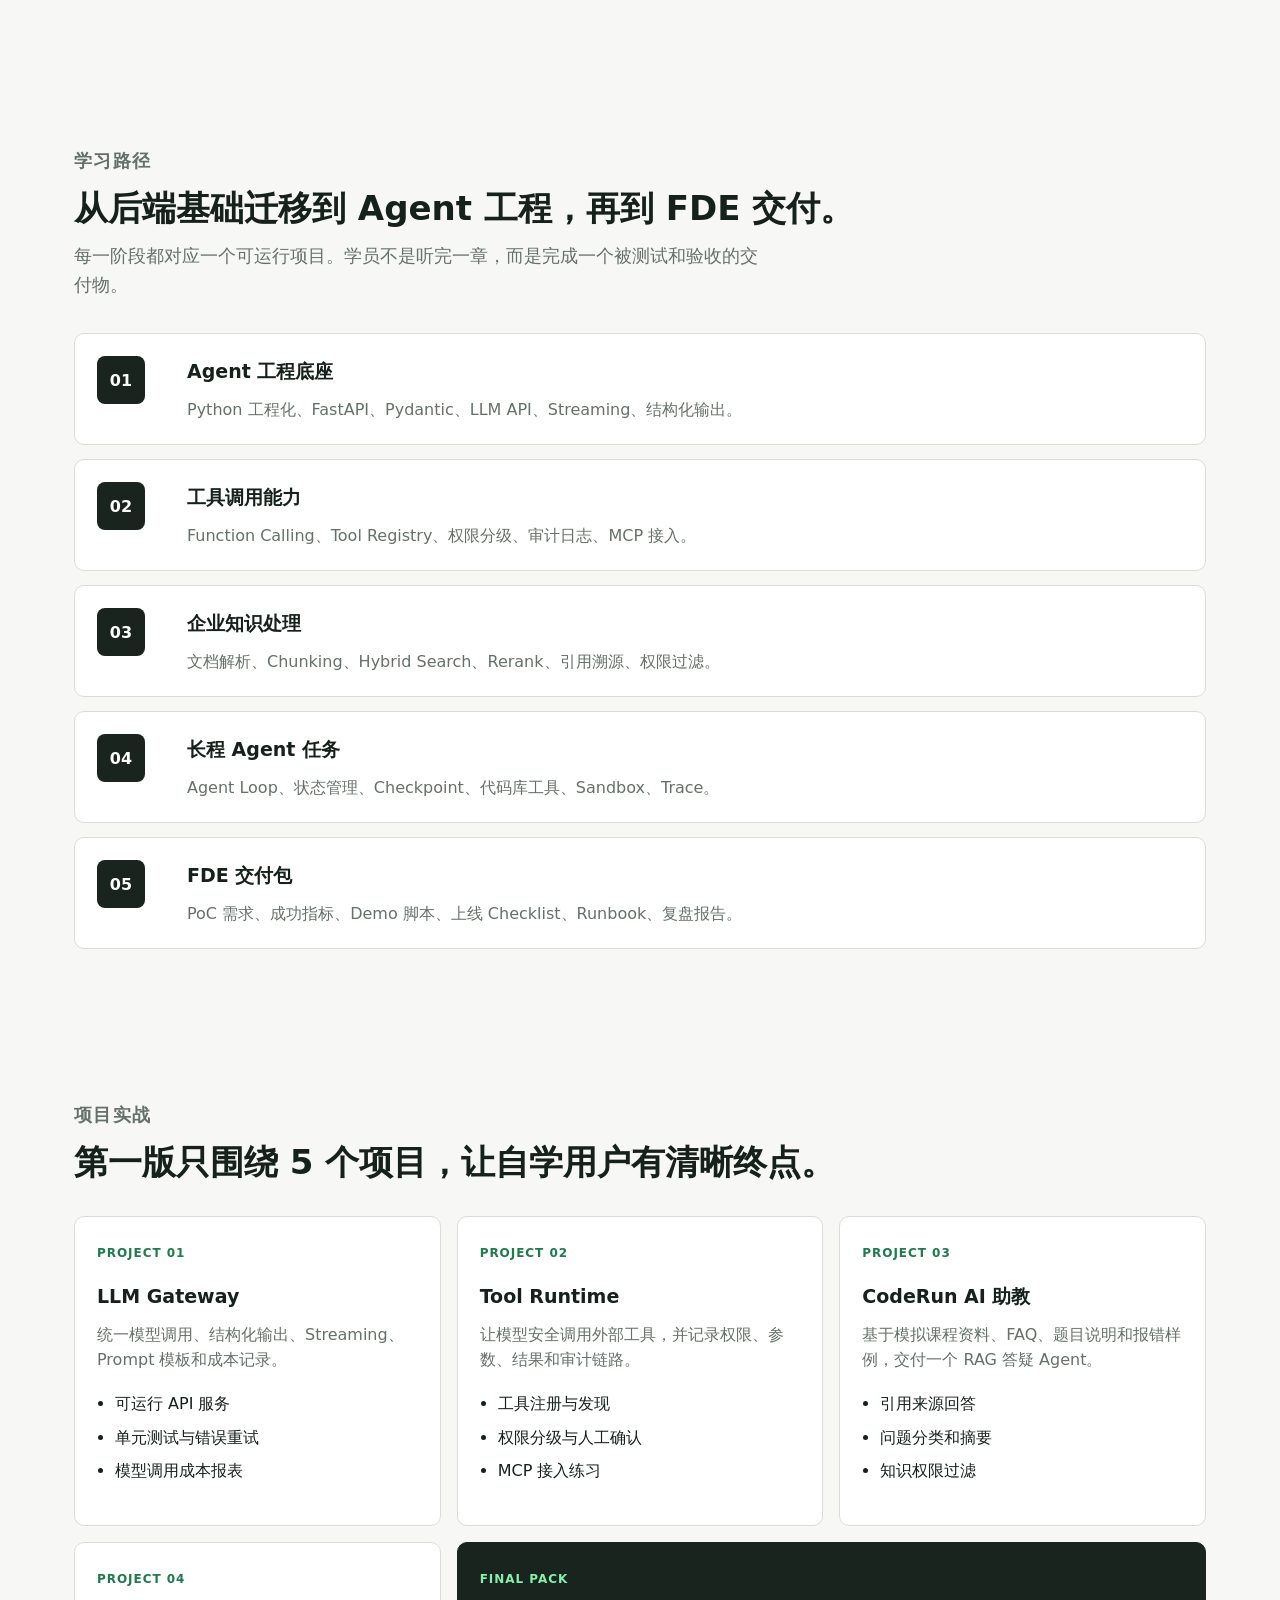
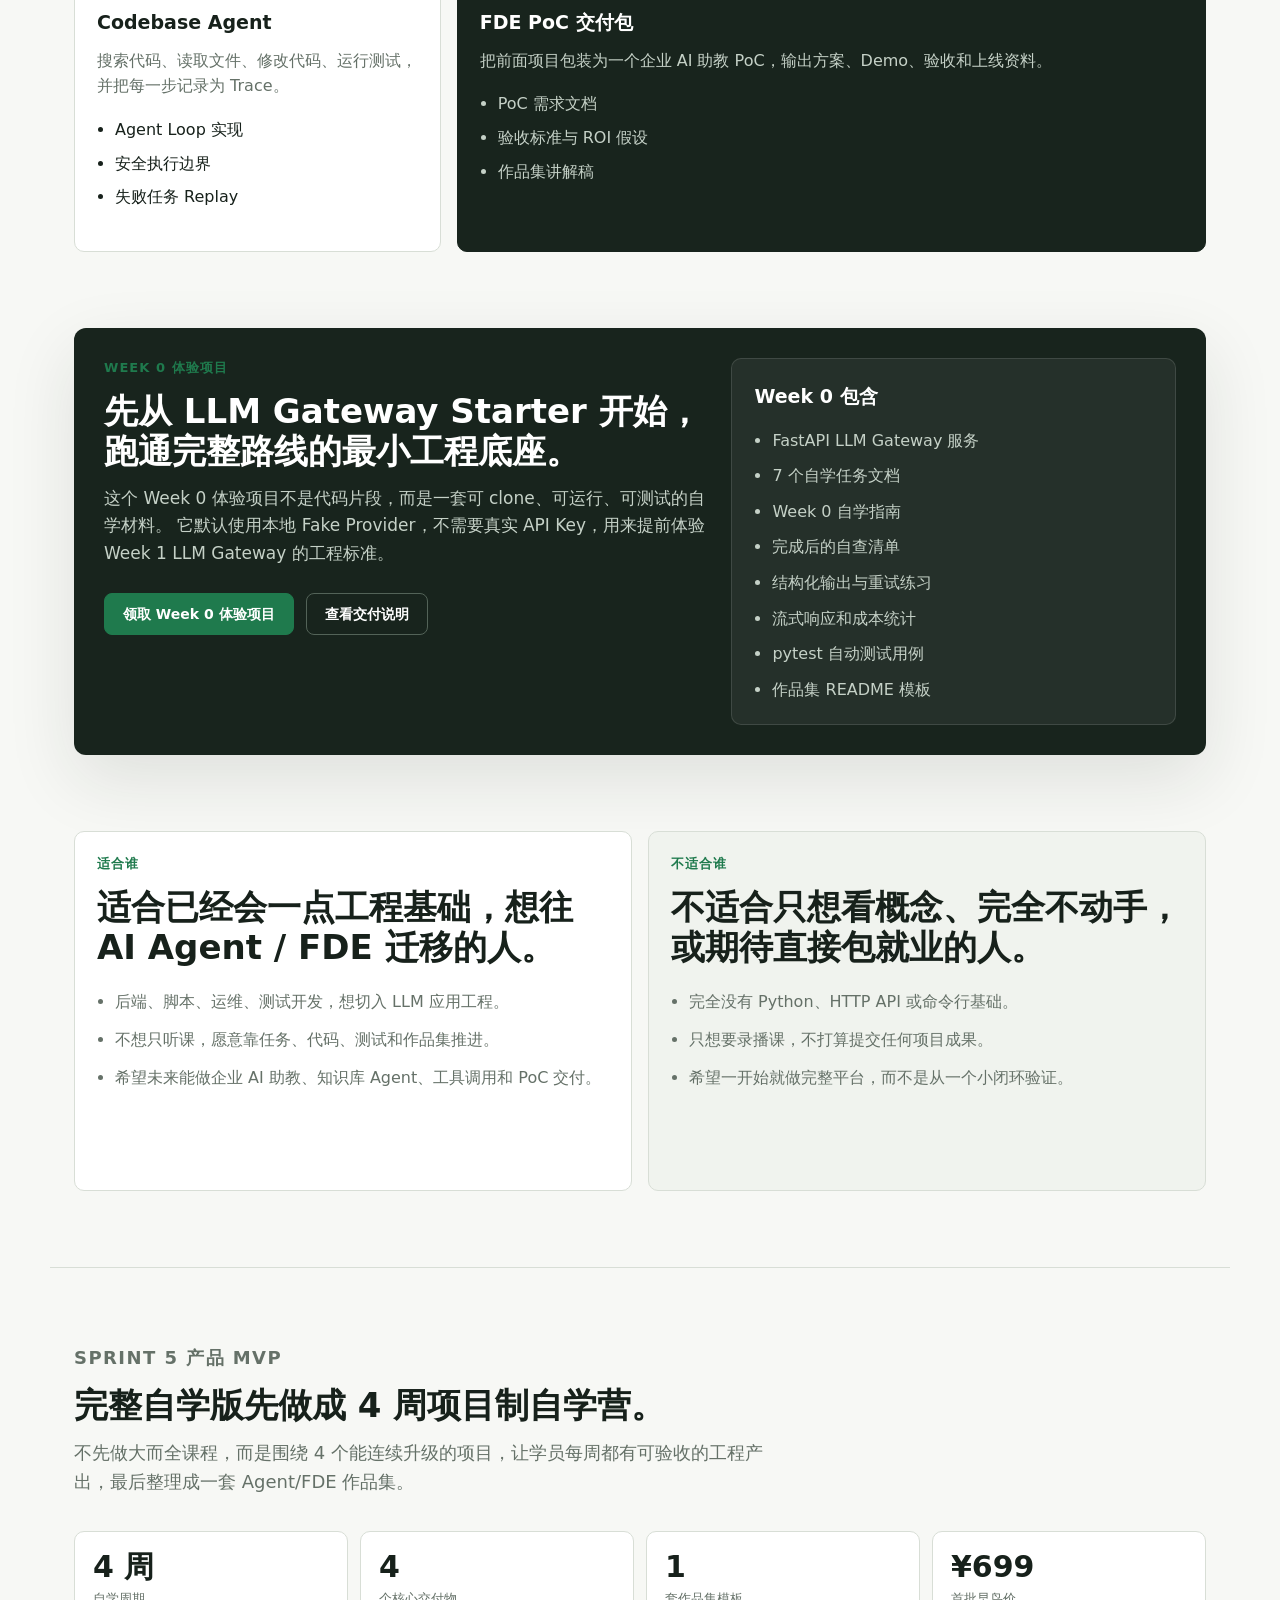
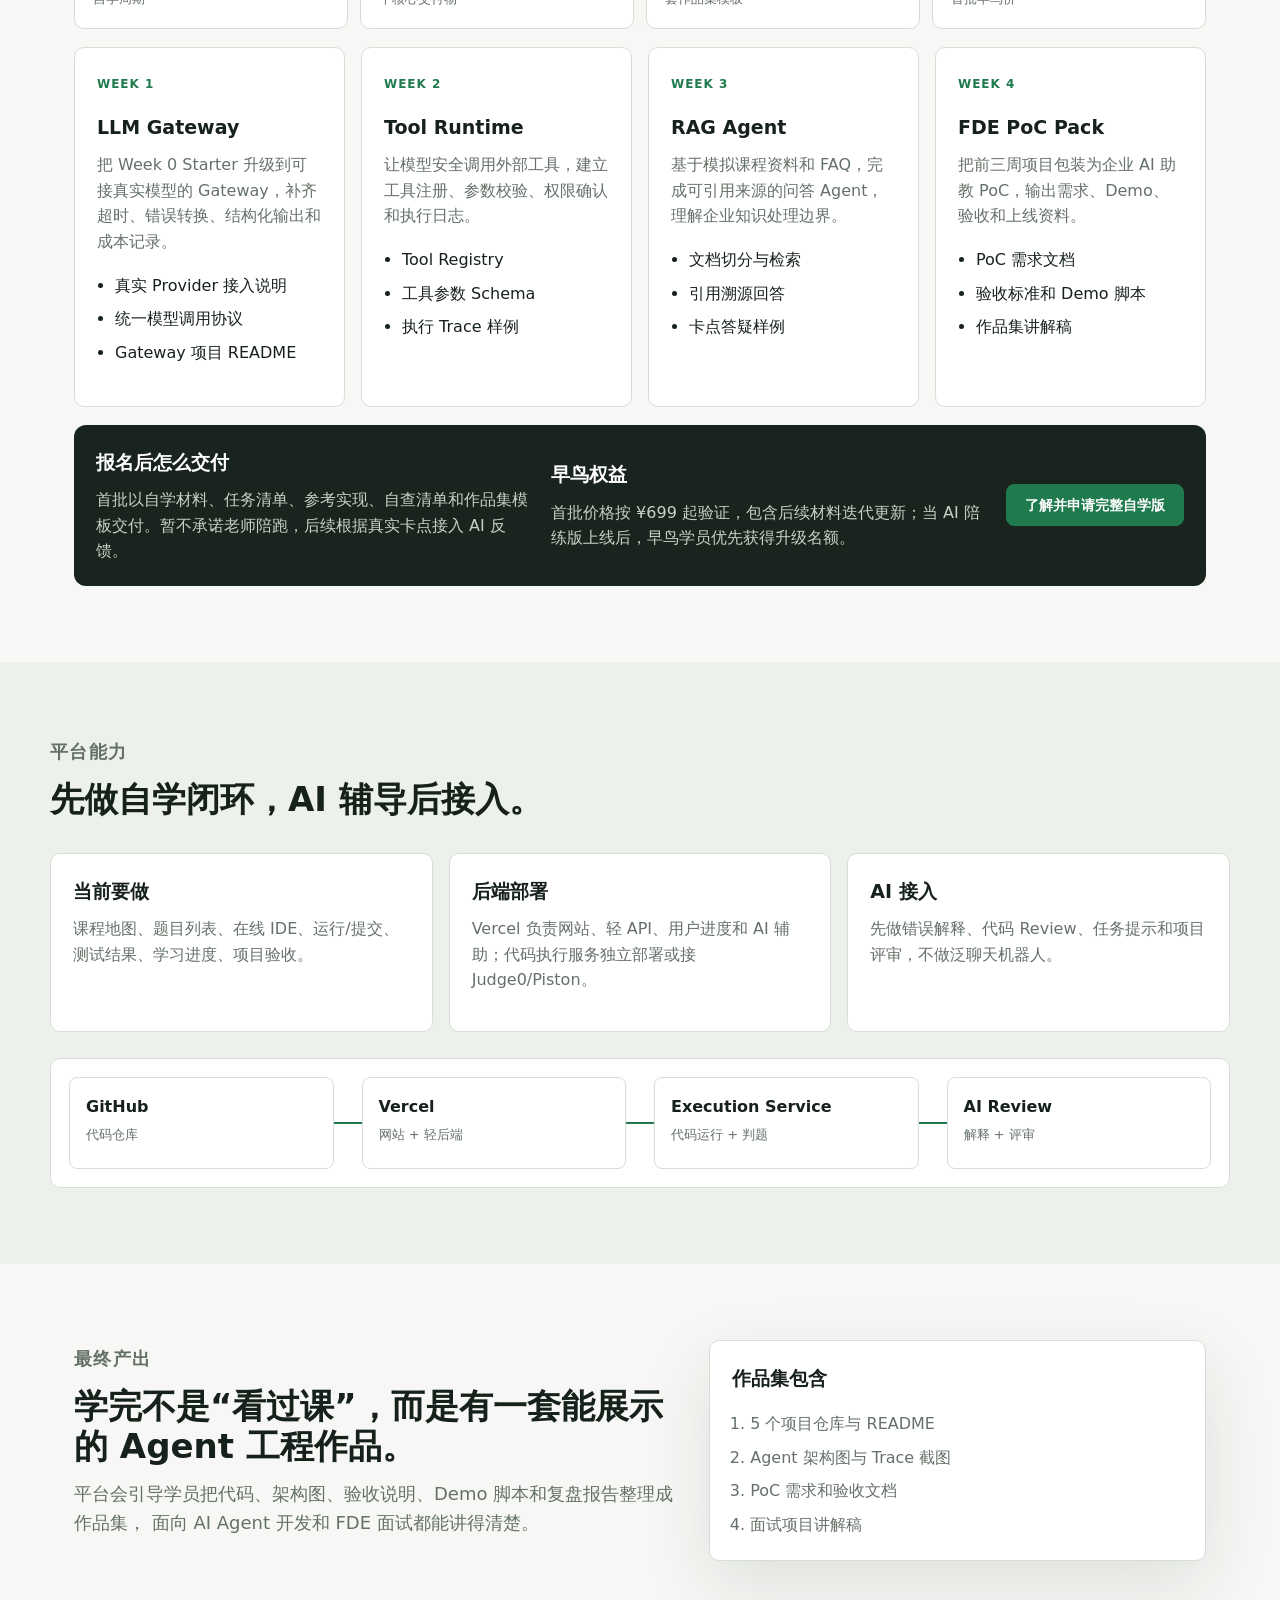
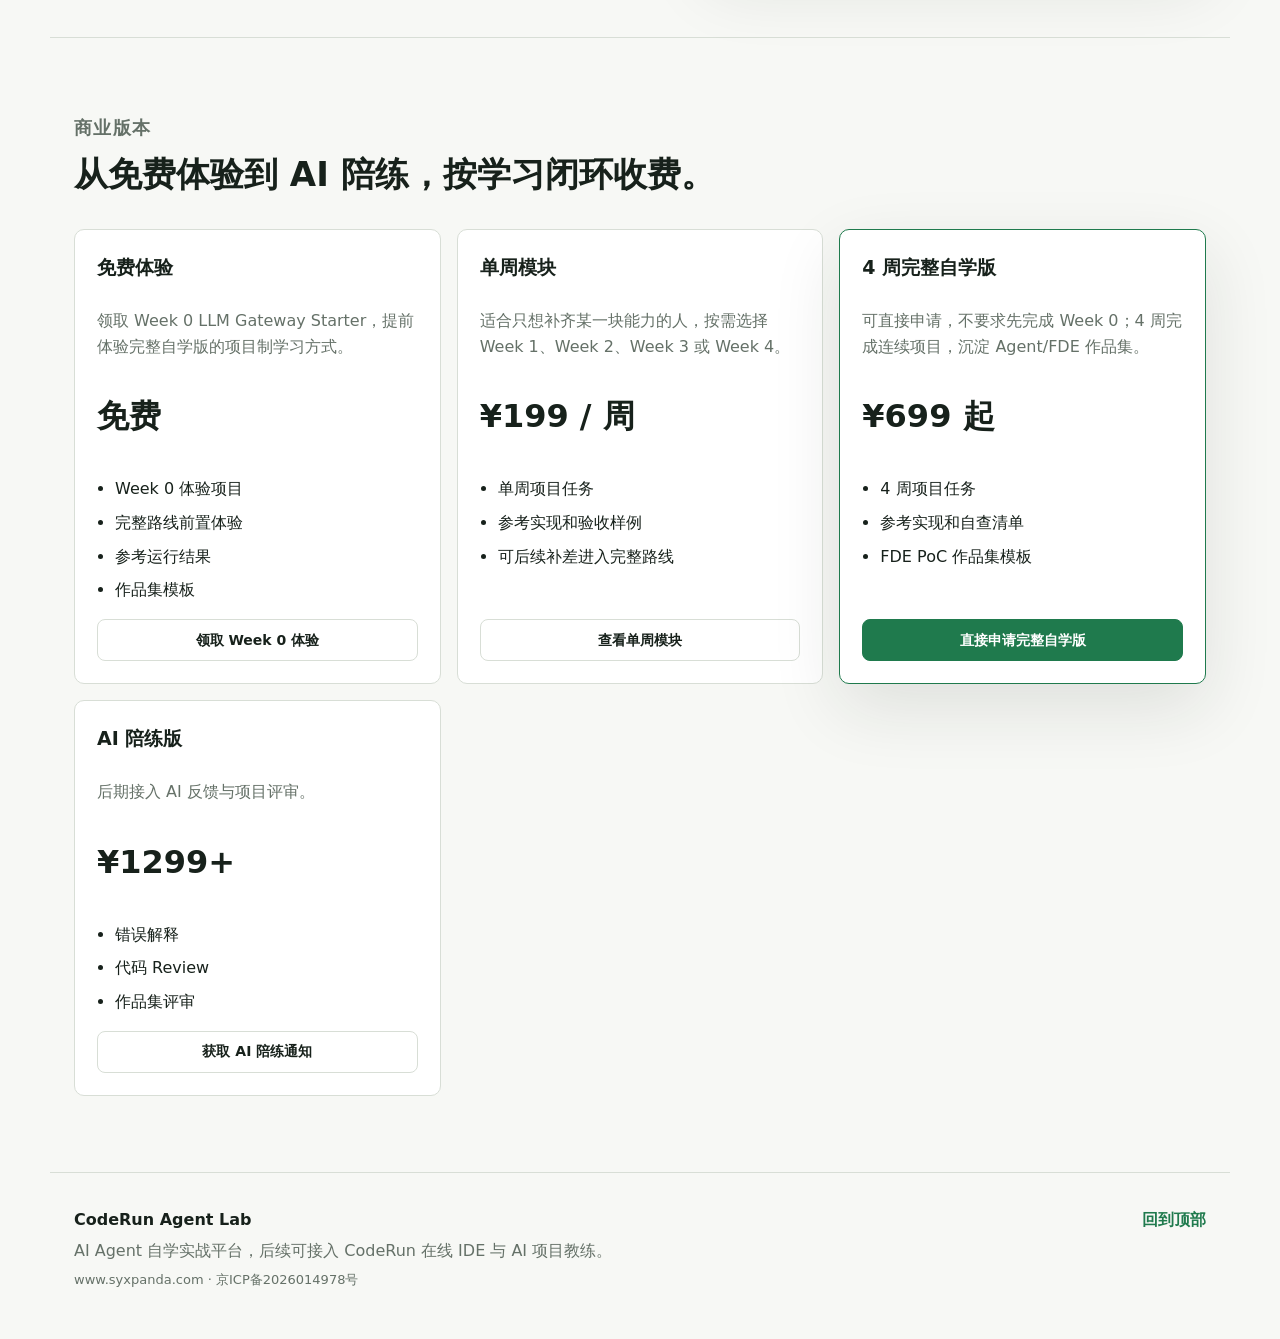
==== commit 366c8569: "Add week zero answers and module pricing" ====
--- a/index.html
+++ b/index.html
@@ -478,6 +478,7 @@
             <ul>
               <li>Week 0 体验项目</li>
               <li>完整路线前置体验</li>
+              <li>参考运行结果</li>
               <li>作品集模板</li>
             </ul>
             <a
@@ -486,6 +487,22 @@
               target="_blank"
               rel="noopener"
             >领取 Week 0 体验</a>
+          </article>
+          <article class="price-card">
+            <h3>单周模块</h3>
+            <p>适合只想补齐某一块能力的人，按需选择 Week 1、Week 2、Week 3 或 Week 4。</p>
+            <strong>¥199 / 周</strong>
+            <ul>
+              <li>单周项目任务</li>
+              <li>参考实现和验收样例</li>
+              <li>可后续补差进入完整路线</li>
+            </ul>
+            <a
+              class="button button-secondary"
+              href="./program.html"
+              target="_blank"
+              rel="noopener"
+            >查看单周模块</a>
           </article>
           <article class="price-card primary-price">
             <h3>4 周完整自学版</h3>
--- a/styles.css
+++ b/styles.css
@@ -721,6 +721,7 @@
 }
 
 .program-detail-section,
+.module-section,
 .delivery-catalog-section,
 .week-section,
 .faq-section {
@@ -729,6 +730,7 @@
 
 .program-detail-grid,
 .catalog-grid,
+.module-grid,
 .faq-list {
   display: grid;
   grid-template-columns: repeat(2, 1fr);
@@ -737,6 +739,7 @@
 
 .program-detail-grid article,
 .catalog-grid article,
+.module-grid article,
 .week-list article,
 .faq-list article,
 .offer-box {
@@ -760,6 +763,30 @@
   text-transform: uppercase;
 }
 
+.module-grid {
+  grid-template-columns: repeat(3, 1fr);
+}
+
+.module-grid span {
+  display: inline-flex;
+  margin-bottom: 12px;
+  color: var(--green);
+  font-size: 12px;
+  font-weight: 800;
+  letter-spacing: 0.08em;
+  text-transform: uppercase;
+}
+
+.module-grid p {
+  color: var(--muted);
+}
+
+.module-grid strong {
+  display: block;
+  margin-top: 18px;
+  font-size: 24px;
+}
+
 .catalog-grid ul {
   display: grid;
   gap: 8px;
@@ -912,7 +939,8 @@
 
 .delivery-grid,
 .task-board,
-.completion-grid {
+.completion-grid,
+.answer-grid {
   display: grid;
   gap: 16px;
 }
@@ -923,7 +951,8 @@
 
 .delivery-grid article,
 .task-board article,
-.completion-grid article {
+.completion-grid article,
+.answer-grid article {
   background: var(--surface);
   border: 1px solid var(--rule);
   border-radius: 10px;
@@ -933,6 +962,7 @@
 .delivery-grid p,
 .task-board p,
 .completion-grid p,
+.answer-grid p,
 .final-delivery p {
   color: var(--muted);
 }
@@ -964,6 +994,27 @@
 
 .completion-section {
   border-top: 1px solid var(--rule);
+}
+
+.answer-section {
+  border-top: 1px solid var(--rule);
+}
+
+.answer-grid {
+  grid-template-columns: repeat(3, 1fr);
+}
+
+.answer-grid pre {
+  margin-top: 16px;
+  padding: 16px;
+  color: #d6eadb;
+  background: #0c100d;
+  border: 1px solid #27362c;
+  border-radius: 8px;
+}
+
+.answer-grid code {
+  font-size: 13px;
 }
 
 .completion-grid {
@@ -1069,6 +1120,8 @@
     .delivery-grid,
     .task-board,
     .completion-grid,
+    .answer-grid,
+    .module-grid,
     .pricing-grid {
     grid-template-columns: repeat(2, 1fr);
   }
@@ -1112,6 +1165,7 @@
   .fit-section,
   .program-section,
   .program-detail-section,
+  .module-section,
   .delivery-catalog-section,
   .week-section,
   .program-fit-section,
@@ -1141,10 +1195,12 @@
   .program-delivery,
   .program-detail-grid,
   .catalog-grid,
+  .module-grid,
   .faq-list,
   .delivery-grid,
   .task-board,
   .completion-grid,
+  .answer-grid,
   .pricing-grid {
     grid-template-columns: 1fr;
   }
